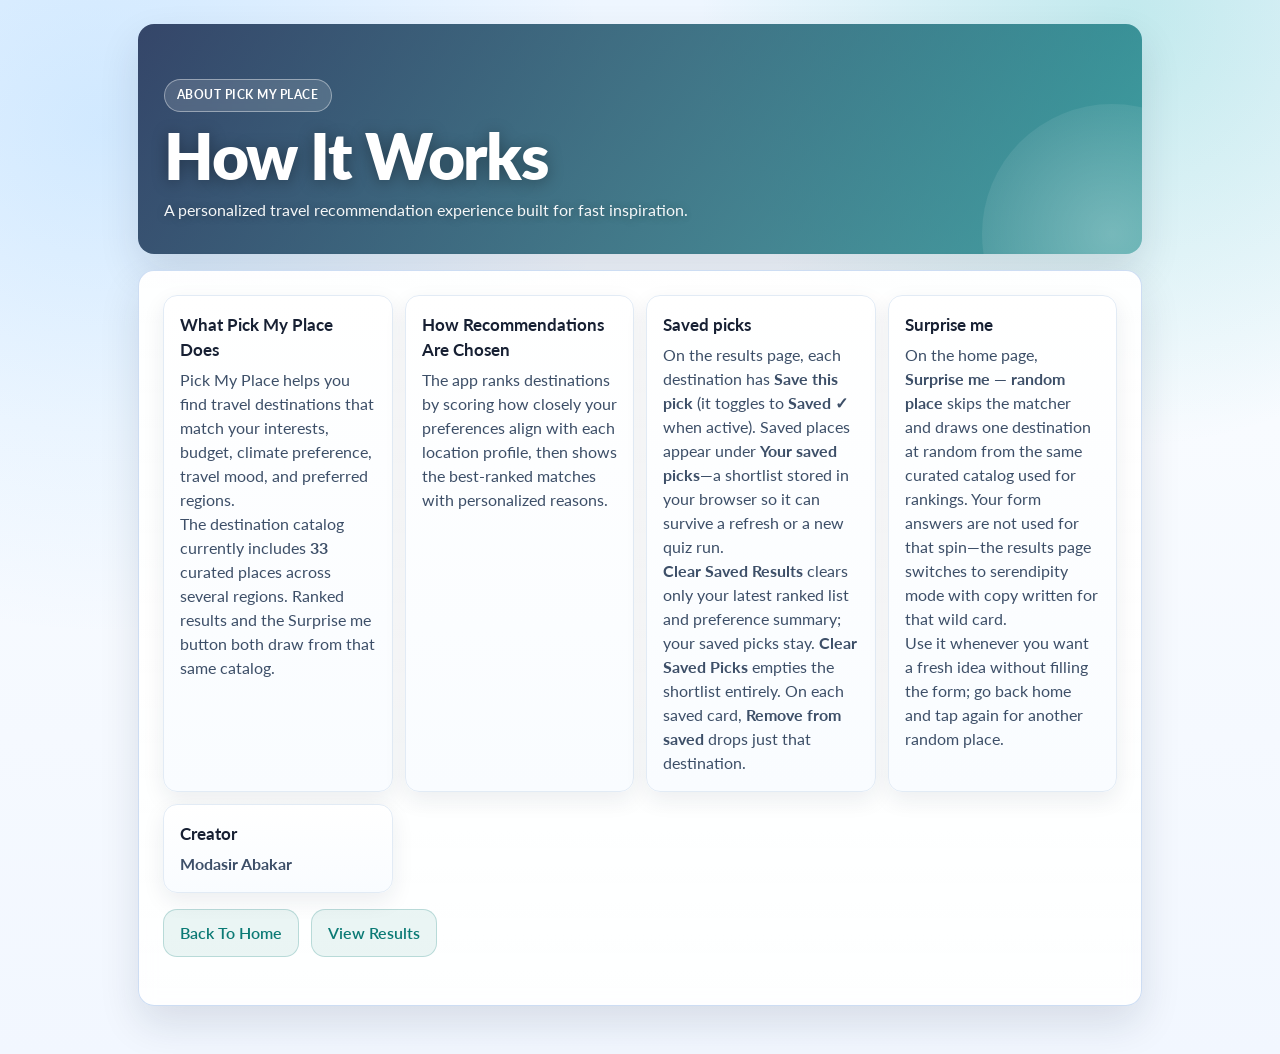
==== about.html @ a4edce97 "Initial commit: Pick My Place travel website" ====
<!doctype html>
<html lang="en">
  <head>
    <meta charset="UTF-8" />
    <meta name="viewport" content="width=device-width, initial-scale=1.0" />
    <title>Pick My Place - About</title>
    <meta
      name="description"
      content="How Pick My Place works: preference scoring, a curated destination catalog, saved picks, Surprise me random mode, and creator credit."
    />
    <link rel="icon" href="favicon.svg" type="image/svg+xml" />
    <meta property="og:title" content="Pick My Place — About" />
    <meta
      property="og:description"
      content="Learn how the travel matcher scores destinations, uses saved picks, and offers a random Surprise me draw."
    />
    <meta property="og:type" content="website" />
    <!-- Deploy: replace __PICKMYPLACE_SITE__ with your public origin. No trailing slash. See DEPLOY.md -->
    <link rel="canonical" href="__PICKMYPLACE_SITE__/about.html" />
    <meta property="og:url" content="__PICKMYPLACE_SITE__/about.html" />
    <meta property="og:image" content="__PICKMYPLACE_SITE__/favicon.svg" />
    <meta property="og:image:alt" content="Pick My Place about" />
    <meta name="twitter:card" content="summary" />
    <meta name="twitter:image" content="__PICKMYPLACE_SITE__/favicon.svg" />
    <meta name="twitter:title" content="Pick My Place — About" />
    <meta
      name="twitter:description"
      content="Learn how the travel matcher scores destinations, saved picks, and Surprise me."
    />
    <meta name="theme-color" content="#0b7a75" />
    <link rel="preconnect" href="https://fonts.googleapis.com" />
    <link rel="preconnect" href="https://fonts.gstatic.com" crossorigin />
    <link
      href="https://fonts.googleapis.com/css2?family=Lato:wght@400;700&display=swap"
      rel="stylesheet"
    />
    <link rel="stylesheet" href="styles.css" />
  </head>
  <body class="about-page">
    <main class="app-shell">
      <header class="app-header">
        <span class="hero-chip">About Pick My Place</span>
        <h1>How It Works</h1>
        <p>A personalized travel recommendation experience built for fast inspiration.</p>
      </header>

      <section class="panel results-panel">
        <div class="about-grid">
          <article class="about-card">
            <h2>What Pick My Place Does</h2>
            <p>
              Pick My Place helps you find travel destinations that match your interests, budget,
              climate preference, travel mood, and preferred regions.
            </p>
            <p>
              The destination catalog currently includes <strong>33</strong> curated places across
              several regions. Ranked results and the Surprise me button both draw from that same
              catalog.
            </p>
          </article>

          <article class="about-card">
            <h2>How Recommendations Are Chosen</h2>
            <p>
              The app ranks destinations by scoring how closely your preferences align with each
              location profile, then shows the best-ranked matches with personalized reasons.
            </p>
          </article>

          <article class="about-card">
            <h2>Saved picks</h2>
            <p>
              On the results page, each destination has <strong>Save this pick</strong> (it toggles
              to <strong>Saved ✓</strong> when active). Saved places appear under
              <strong>Your saved picks</strong>—a shortlist stored in your browser so it can survive
              a refresh or a new quiz run.
            </p>
            <p>
              <strong>Clear Saved Results</strong> clears only your latest ranked list and
              preference summary; your saved picks stay. <strong>Clear Saved Picks</strong> empties
              the shortlist entirely. On each saved card, <strong>Remove from saved</strong> drops
              just that destination.
            </p>
          </article>

          <article class="about-card">
            <h2>Surprise me</h2>
            <p>
              On the home page, <strong>Surprise me — random place</strong> skips the matcher and
              draws one destination at random from the same curated catalog used for rankings. Your
              form answers are not used for that spin—the results page switches to serendipity mode
              with copy written for that wild card.
            </p>
            <p>
              Use it whenever you want a fresh idea without filling the form; go back home and tap
              again for another random place.
            </p>
          </article>

          <article class="about-card">
            <h2>Creator</h2>
            <p><strong>Modasir Abakar</strong></p>
          </article>
        </div>

        <div class="action-row">
          <a class="action-link" href="index.html">Back To Home</a>
          <a class="action-link" href="results.html">View Results</a>
        </div>
      </section>
    </main>
  </body>
</html>
---- styles.css ----
:root {
  color-scheme: light;
  --bg: #f3f8ff;
  --panel: rgba(255, 255, 255, 0.92);
  --text: #172033;
  --muted: #5f6d84;
  --border: rgba(255, 255, 255, 0.5);
  --accent: #0b7a75;
  --accent-strong: #095f5a;
  --shadow: 0 18px 40px rgba(16, 31, 61, 0.12);
  --shadow-soft: 0 8px 22px rgba(20, 38, 70, 0.08);
  --radius-sm: 10px;
  --radius-md: 14px;
  --radius-lg: 16px;
  --space-1: 8px;
  --space-2: 12px;
  --space-3: 16px;
  --space-4: 24px;
  --measure: min(62ch, 100%);
}

* {
  box-sizing: border-box;
}

body {
  margin: 0;
  font-family: Lato, "Segoe UI", Roboto, Arial, sans-serif;
  color: var(--text);
  background:
    radial-gradient(circle at 8% 12%, rgba(26, 149, 255, 0.15) 0, transparent 34%),
    radial-gradient(circle at 88% 2%, rgba(14, 182, 165, 0.2) 0, transparent 28%),
    linear-gradient(180deg, #eef6ff 0%, #f8fbff 40%, #f2f7ff 100%);
  line-height: 1.5;
  min-height: 100vh;
  -webkit-font-smoothing: antialiased;
}

.app-shell {
  max-width: 1040px;
  margin: 0 auto;
  padding: var(--space-4) 18px 48px;
  display: grid;
  gap: var(--space-3);
}

.app-header {
  position: relative;
  border-radius: var(--radius-lg);
  overflow: hidden;
  padding: 32px 26px;
  min-height: 210px;
  display: flex;
  flex-direction: column;
  justify-content: flex-end;
  background:
    linear-gradient(130deg, rgba(8, 35, 75, 0.8), rgba(13, 109, 129, 0.72)),
    url("https://images.unsplash.com/photo-1476514525535-07fb3b4ae5f1?auto=format&fit=crop&w=1600&q=80")
      center / cover no-repeat;
  box-shadow: var(--shadow);
  animation: heroGlow 7s ease-in-out infinite alternate;
}

.app-header::before {
  content: "";
  position: absolute;
  inset: auto -100px -110px auto;
  width: 260px;
  height: 260px;
  border-radius: 50%;
  background: radial-gradient(circle, rgba(255, 255, 255, 0.28), rgba(255, 255, 255, 0));
  pointer-events: none;
}

.hero-chip {
  align-self: flex-start;
  margin-bottom: 10px;
  padding: 6px 12px;
  border-radius: 999px;
  border: 1px solid rgba(255, 255, 255, 0.4);
  background: rgba(255, 255, 255, 0.14);
  color: #fff;
  font-size: 0.78rem;
  letter-spacing: 0.04em;
  text-transform: uppercase;
  font-weight: 700;
  backdrop-filter: blur(4px);
  animation: chipFloat 4s ease-in-out infinite;
}

.app-header h1 {
  margin: 0 0 var(--space-1);
  color: #fff;
  font-size: clamp(2.5rem, 6vw, 4rem);
  font-weight: 800;
  letter-spacing: -0.02em;
  line-height: 1.08;
  text-shadow: 0 2px 16px rgba(0, 0, 0, 0.35);
}

.app-header p {
  margin: 0;
  color: rgba(255, 255, 255, 0.95);
  max-width: var(--measure);
  font-size: 1.02rem;
  line-height: 1.45;
  text-shadow: 0 1px 10px rgba(0, 0, 0, 0.28);
}

.results-page .app-header {
  min-height: 240px;
  background:
    linear-gradient(125deg, rgba(19, 33, 68, 0.84), rgba(25, 120, 143, 0.74)),
    url("https://images.unsplash.com/photo-1469854523086-cc02fe5d8800?auto=format&fit=crop&w=1600&q=80")
      center 45% / cover no-repeat;
}

.results-page .app-header p {
  color: rgba(255, 255, 255, 0.96);
}

.about-page .app-header {
  min-height: 230px;
  background:
    linear-gradient(125deg, rgba(22, 38, 76, 0.84), rgba(7, 129, 130, 0.72)),
    url("https://images.unsplash.com/photo-1488646953014-85cb44e25828?auto=format&fit=crop&w=1600&q=80")
      center / cover no-repeat;
}

.panel {
  background: var(--panel);
  border: 1px solid var(--border);
  border-radius: var(--radius-lg);
  backdrop-filter: blur(8px);
  box-shadow: var(--shadow);
  padding: 20px;
}

.results-panel {
  background: linear-gradient(180deg, rgba(255, 255, 255, 0.96), rgba(255, 255, 255, 0.88));
  border: 1px solid rgba(197, 216, 241, 0.85);
  padding: var(--space-4);
  border-radius: var(--radius-lg);
}

.vacay-form {
  display: grid;
  gap: var(--space-3);
}

.form-actions {
  display: flex;
  flex-wrap: wrap;
  gap: 12px;
  align-items: stretch;
  margin-top: 4px;
}

.form-actions button[type="submit"] {
  flex: 1 1 220px;
}

.form-actions .btn-secondary {
  flex: 1 1 200px;
}

.form-actions button {
  margin-top: 0;
}

.form-grid {
  display: grid;
  grid-template-columns: repeat(auto-fit, minmax(290px, 1fr));
  gap: var(--space-2);
}

.form-card {
  background: linear-gradient(180deg, rgba(255, 255, 255, 0.95), rgba(245, 250, 255, 0.95));
  border: 1px solid #dce7f7;
  border-radius: var(--radius-md);
  padding: var(--space-3);
  box-shadow: var(--shadow-soft);
  transition: transform 0.18s ease, box-shadow 0.18s ease, border-color 0.18s ease;
}

.form-card:hover {
  transform: translateY(-2px);
  border-color: #c7daf3;
  box-shadow: 0 12px 24px rgba(20, 38, 70, 0.1);
}

.form-card:focus-within {
  border-color: #5b9dff;
  box-shadow: 0 0 0 4px rgba(91, 157, 255, 0.15), 0 14px 26px rgba(20, 38, 70, 0.12);
}

.form-card-wide {
  grid-column: 1 / -1;
}

.form-card label {
  display: block;
  margin-bottom: 7px;
}

.field-hint {
  margin: 0 0 var(--space-1);
  color: #6a7a94;
  font-size: 0.8125rem;
  line-height: 1.45;
  max-width: var(--measure);
}

.vibe-preview {
  position: relative;
  overflow: hidden;
  border-radius: var(--radius-md);
  border: 1px solid #d5e5ff;
  padding: var(--space-3) var(--space-3) 14px;
  background: linear-gradient(135deg, rgba(238, 247, 255, 0.95), rgba(229, 242, 255, 0.95));
  box-shadow: var(--shadow-soft);
}

.vibe-preview::after {
  content: "";
  position: absolute;
  inset: auto -18% -35% auto;
  width: 170px;
  height: 170px;
  border-radius: 50%;
  background: radial-gradient(circle, rgba(77, 149, 255, 0.25), rgba(77, 149, 255, 0));
  pointer-events: none;
}

.vibe-preview.is-pulse {
  animation: previewPulse 0.55s ease-out;
}

.vibe-kicker {
  margin: 0 0 4px;
  text-transform: uppercase;
  letter-spacing: 0.05em;
  font-size: 0.72rem;
  font-weight: 700;
  color: #2b6bc7;
}

.vibe-preview h3 {
  margin: 0 0 6px;
  font-size: 1.08rem;
  font-weight: 700;
  letter-spacing: -0.01em;
  color: #1a3050;
}

.vibe-preview p {
  margin: 0;
  color: #466085;
  line-height: 1.5;
  max-width: var(--measure);
}

label {
  font-size: 0.92rem;
  font-weight: 600;
}

input,
textarea,
select,
button {
  font: inherit;
}

input,
textarea,
select {
  width: 100%;
  border: 1px solid #cedcef;
  border-radius: var(--radius-sm);
  padding: 12px 16px;
  color: var(--text);
  background: linear-gradient(180deg, #ffffff, #f8fbff);
  box-shadow: inset 0 1px 2px rgba(16, 31, 61, 0.04);
  transition:
    transform 0.16s ease,
    border-color 0.2s ease,
    box-shadow 0.2s ease,
    background-color 0.2s ease;
}

textarea {
  resize: vertical;
  min-height: 94px;
}

::placeholder {
  color: #7d8ea8;
}

select {
  appearance: none;
  background-image:
    linear-gradient(180deg, #ffffff, #f8fbff),
    url("data:image/svg+xml,%3Csvg xmlns='http://www.w3.org/2000/svg' width='16' height='16' fill='none'%3E%3Cpath d='m4 6 4 4 4-4' stroke='%235f6d84' stroke-width='1.7' stroke-linecap='round' stroke-linejoin='round'/%3E%3C/svg%3E");
  background-repeat: no-repeat, no-repeat;
  background-position: 0 0, right 14px center;
  padding-right: 42px;
}

input:focus,
textarea:focus,
select:focus {
  outline: none;
  transform: translateY(-1px);
  border-color: #4d95ff;
  box-shadow: 0 0 0 4px rgba(77, 149, 255, 0.18), 0 10px 18px rgba(49, 99, 170, 0.14);
  background: #ffffff;
}

input:focus-visible,
textarea:focus-visible,
select:focus-visible {
  outline: 2px solid #2b6bc7;
  outline-offset: 2px;
}

button {
  margin-top: 6px;
  border: none;
  border-radius: var(--radius-md);
  background: linear-gradient(135deg, #0a8f89, #0c7aef);
  color: #fff;
  padding: 13px 18px;
  cursor: pointer;
  font-weight: 800;
  letter-spacing: 0.01em;
  box-shadow: 0 12px 24px rgba(12, 122, 239, 0.26);
  transition:
    transform 0.18s ease,
    box-shadow 0.18s ease,
    filter 0.18s ease;
  position: relative;
  overflow: hidden;
}

button::after {
  content: "";
  position: absolute;
  inset: 0;
  background: linear-gradient(120deg, transparent 15%, rgba(255, 255, 255, 0.26), transparent 55%);
  transform: translateX(-130%);
  transition: transform 0.45s ease;
}

button:hover {
  transform: translateY(-2px) scale(1.01);
  box-shadow: 0 16px 30px rgba(12, 122, 239, 0.3);
  filter: brightness(1.06);
}

button:hover::after {
  transform: translateX(130%);
}

button:disabled {
  opacity: 0.75;
  cursor: not-allowed;
  transform: none;
}

button:focus-visible,
.btn-secondary:focus-visible,
.action-link:focus-visible {
  outline: 2px solid #2b6bc7;
  outline-offset: 3px;
}

button:focus-visible:not(:disabled) {
  outline-color: #fff;
  outline-offset: 2px;
  box-shadow:
    0 0 0 3px rgba(11, 122, 117, 0.55),
    0 12px 24px rgba(12, 122, 239, 0.26);
}

.btn-secondary:focus-visible {
  outline-color: var(--accent);
  background: rgba(11, 122, 117, 0.08);
}

.results-header {
  margin-bottom: var(--space-2);
}

.results-header h2 {
  margin: 0 0 6px;
  font-size: 1.42rem;
  font-weight: 800;
  letter-spacing: -0.02em;
  color: #141d2e;
}

.pref-summary {
  margin: 0 0 var(--space-2);
  color: #466085;
  font-size: 0.9rem;
  line-height: 1.5;
  max-width: var(--measure);
}

.gentle-notes {
  margin: 0 0 var(--space-2);
  padding: var(--space-2) var(--space-3);
  border-radius: var(--radius-md);
  border: 1px solid #c9dcf5;
  background: linear-gradient(180deg, rgba(248, 251, 255, 0.98), rgba(236, 244, 255, 0.92));
  max-width: var(--measure);
}

.gentle-notes-list {
  margin: 0;
  padding-left: 1.15rem;
  color: #3d4f68;
  font-size: 0.88rem;
  line-height: 1.5;
}

.gentle-notes-list li {
  margin-bottom: 6px;
}

.gentle-notes-list li:last-child {
  margin-bottom: 0;
}

.match-tier {
  margin: 0 0 8px;
  font-size: 0.75rem;
  font-weight: 800;
  letter-spacing: 0.06em;
  text-transform: uppercase;
  color: #067a73;
}

.highlight-list {
  margin: 10px 0 0;
  padding-left: 1.1rem;
  color: #3d4f68;
  font-size: 0.88rem;
  line-height: 1.45;
}

.highlight-list li {
  margin-bottom: 4px;
}

#statusText {
  margin: var(--space-2) 0 0;
  color: var(--muted);
  font-size: 0.9rem;
  min-height: 1.35rem;
  line-height: 1.45;
}

.action-row {
  display: flex;
  flex-wrap: wrap;
  gap: var(--space-2);
  margin-bottom: var(--space-4);
  align-items: center;
}

.btn-secondary {
  margin-top: 0;
  border-radius: var(--radius-md);
  padding: 11px 16px;
  font-weight: 600;
  background: rgba(23, 32, 51, 0.06);
  color: #172033;
  border: 1px solid #ccd9ed;
  box-shadow: none;
  transition: background-color 0.18s ease, border-color 0.18s ease, transform 0.18s ease;
}

.btn-secondary:hover {
  filter: none;
  background: rgba(23, 32, 51, 0.1);
  border-color: #b8c9e8;
  transform: translateY(-1px);
}

.btn-secondary::after {
  display: none;
}

.saved-picks-panel {
  margin-bottom: var(--space-4);
  padding: var(--space-3);
  border-radius: var(--radius-md);
  border: 1px solid rgba(213, 229, 255, 0.95);
  background: linear-gradient(180deg, rgba(244, 249, 255, 0.98), rgba(255, 255, 255, 0.92));
  box-shadow: var(--shadow-soft);
}

.saved-picks-panel h3 {
  margin: 0 0 var(--space-1);
  font-size: 1.1rem;
  font-weight: 800;
  letter-spacing: -0.01em;
  color: #141d2e;
}

.saved-picks-hint {
  margin: 0 0 var(--space-2);
  color: #5f6d84;
  font-size: 0.875rem;
  line-height: 1.5;
  max-width: var(--measure);
}

.saved-picks-grid {
  display: grid;
  gap: 12px;
  grid-template-columns: repeat(auto-fill, minmax(240px, 1fr));
}

.saved-picks-grid .card {
  margin: 0;
}

.saved-picks-empty-state {
  grid-column: 1 / -1;
  display: flex;
  flex-direction: column;
  align-items: center;
  text-align: center;
  padding: var(--space-4) var(--space-3);
  border-radius: var(--radius-md);
  border: 1px dashed rgba(11, 122, 117, 0.32);
  background:
    radial-gradient(ellipse 85% 70% at 50% -10%, rgba(11, 122, 117, 0.09), transparent 52%),
    linear-gradient(180deg, rgba(255, 255, 255, 0.98), rgba(241, 248, 255, 0.88));
}

.saved-picks-empty-visual {
  margin-bottom: var(--space-2);
  color: var(--accent);
  filter: drop-shadow(0 4px 12px rgba(11, 122, 117, 0.2));
}

.saved-picks-empty-title {
  margin: 0 0 var(--space-1);
  font-size: 1.08rem;
  font-weight: 800;
  letter-spacing: -0.02em;
  color: #141d2e;
}

.saved-picks-empty-text {
  margin: 0 0 var(--space-3);
  font-size: 0.92rem;
  line-height: 1.55;
  color: #5f6d84;
  max-width: 28rem;
}

.saved-picks-empty-text strong {
  color: #2a3d5c;
  font-weight: 700;
}

.saved-picks-empty-cta {
  margin-top: 2px;
}

.results-subheading {
  margin: var(--space-4) 0 var(--space-2);
  padding-top: var(--space-4);
  border-top: 1px solid rgba(197, 216, 241, 0.85);
  font-size: 1.08rem;
  font-weight: 800;
  letter-spacing: -0.01em;
  color: #141d2e;
}

.card-actions {
  margin-top: 12px;
  display: flex;
  flex-wrap: wrap;
  gap: 8px;
  align-items: center;
}

.save-pick-btn {
  margin-top: 0;
  padding: 8px 14px;
  font-size: 0.88rem;
  font-weight: 700;
  border-radius: 10px;
  box-shadow: 0 6px 14px rgba(12, 122, 239, 0.18);
}

.save-pick-btn.is-saved {
  background: linear-gradient(135deg, #0d6b66, #0a9f97);
}

.save-pick-btn::after {
  display: none;
}

.card-actions .btn-secondary {
  margin-top: 0;
  font-size: 0.86rem;
}

.action-link {
  display: inline-flex;
  align-items: center;
  justify-content: center;
  border-radius: var(--radius-md);
  text-decoration: none;
  padding: 11px 16px;
  color: #0b7a75;
  background: rgba(11, 122, 117, 0.08);
  border: 1px solid rgba(11, 122, 117, 0.22);
  font-weight: 600;
  transition: transform 0.18s ease, background-color 0.18s ease, border-color 0.18s ease;
}

.action-link:hover {
  background: rgba(11, 122, 117, 0.14);
  transform: translateY(-1px);
}

.about-grid {
  display: grid;
  gap: 12px;
  margin-bottom: 16px;
  grid-template-columns: repeat(auto-fit, minmax(220px, 1fr));
}

.about-card {
  border: 1px solid #e2ebf5;
  border-radius: var(--radius-md);
  background: linear-gradient(180deg, #ffffff, #f9fcff);
  padding: var(--space-3);
  box-shadow: var(--shadow-soft);
  transition: border-color 0.18s ease, box-shadow 0.18s ease;
}

.about-card:hover {
  border-color: #cddcf0;
  box-shadow: 0 10px 26px rgba(20, 38, 70, 0.09);
}

.about-card h2 {
  margin: 0 0 6px;
  font-size: 1.05rem;
}

.about-card p {
  margin: 0;
  color: #3d4f68;
}

.results-grid {
  display: grid;
  gap: var(--space-3);
  grid-template-columns: repeat(auto-fit, minmax(260px, 1fr));
}

.card {
  border: 1px solid #e2ebf5;
  border-radius: var(--radius-lg);
  padding: var(--space-3);
  background: linear-gradient(180deg, #ffffff, #fafcff);
  box-shadow: var(--shadow-soft);
  transition: transform 0.2s ease, box-shadow 0.2s ease, border-color 0.2s ease;
}

.card:hover {
  transform: translateY(-3px);
  border-color: #cddcf0;
  box-shadow: 0 14px 32px rgba(20, 38, 70, 0.11);
}

.card-image {
  width: 100%;
  height: 188px;
  object-fit: cover;
  display: block;
  border-radius: var(--radius-md);
  margin-bottom: var(--space-2);
  background: #eef2f7;
}

.card-top {
  display: flex;
  align-items: flex-start;
  justify-content: space-between;
  gap: var(--space-2);
}

.card h3 {
  margin: 0 0 6px;
  font-size: 1.08rem;
  font-weight: 700;
  letter-spacing: -0.015em;
  line-height: 1.25;
  color: #141d2e;
}

.rank {
  flex-shrink: 0;
  color: #067a73;
  font-size: 0.78rem;
  font-weight: 800;
  letter-spacing: 0.04em;
  text-transform: uppercase;
  background: linear-gradient(180deg, rgba(10, 139, 132, 0.14), rgba(10, 139, 132, 0.08));
  border: 1px solid rgba(10, 139, 132, 0.28);
  border-radius: 999px;
  padding: 5px 10px;
}

.reason {
  margin: 0;
  color: #3d4f68;
  line-height: 1.55;
  font-size: 0.94rem;
}

.empty-state {
  border: 1px dashed #ccd9ed;
  border-radius: var(--radius-md);
  padding: var(--space-4);
  color: var(--muted);
  text-align: center;
  line-height: 1.55;
  background: rgba(255, 255, 255, 0.78);
  max-width: var(--measure);
  margin-inline: auto;
}

@media (max-width: 700px) {
  .app-header {
    min-height: 180px;
    padding: 22px 18px;
  }

  .results-page .app-header {
    min-height: 190px;
  }

  .results-grid {
    grid-template-columns: 1fr;
  }

  .form-grid {
    grid-template-columns: 1fr;
  }
}

@keyframes previewPulse {
  0% {
    transform: scale(1);
  }
  50% {
    transform: scale(1.01);
  }
  100% {
    transform: scale(1);
  }
}

@keyframes chipFloat {
  0%,
  100% {
    transform: translateY(0);
  }
  50% {
    transform: translateY(-2px);
  }
}

@keyframes heroGlow {
  0% {
    box-shadow: 0 20px 42px rgba(16, 31, 61, 0.14);
  }
  100% {
    box-shadow: 0 24px 50px rgba(16, 31, 61, 0.2);
  }
}

@media (prefers-reduced-motion: reduce) {
  .app-header,
  .hero-chip {
    animation: none;
  }

  .vibe-preview.is-pulse {
    animation: none;
  }

  .card,
  .form-card,
  .action-link,
  button,
  .btn-secondary {
    transition-duration: 0.01ms;
  }

  .card:hover,
  .form-card:hover,
  button:hover,
  .btn-secondary:hover,
  .action-link:hover {
    transform: none;
  }
}
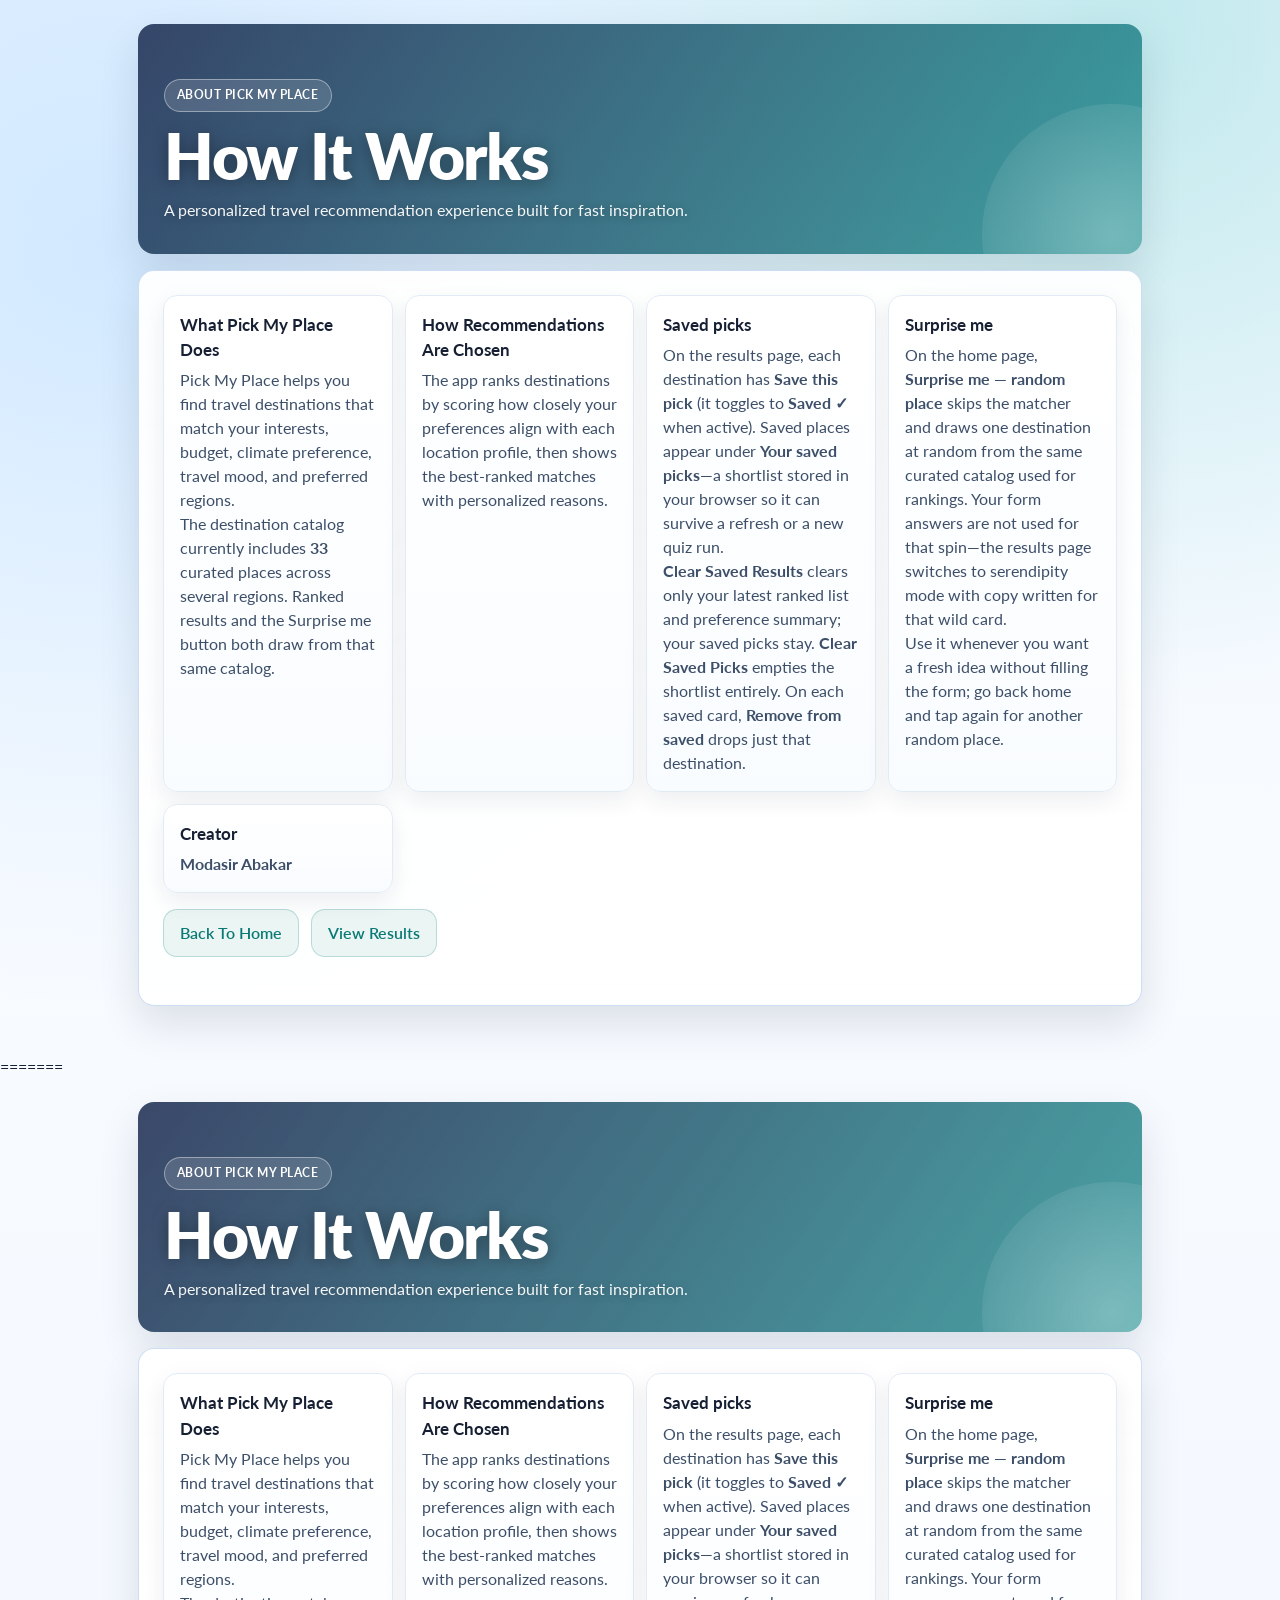
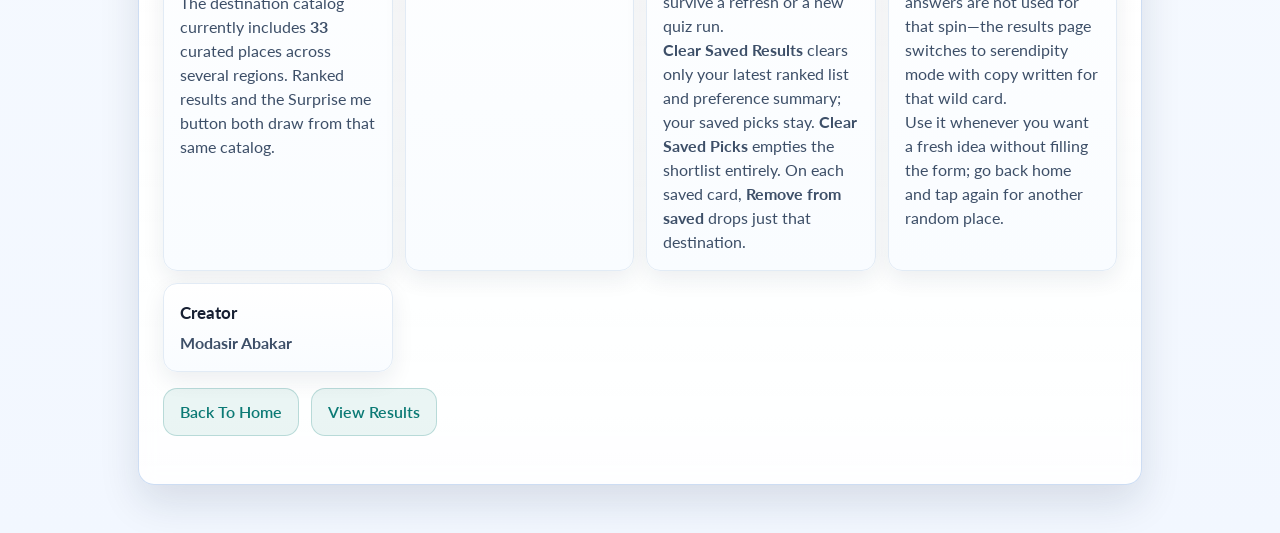
==== commit bda4c00a: "Resolve merge conflicts" ====
--- a/about.html
+++ b/about.html
@@ -1,3 +1,117 @@
+<!doctype html>
+<html lang="en">
+  <head>
+    <meta charset="UTF-8" />
+    <meta name="viewport" content="width=device-width, initial-scale=1.0" />
+    <title>Pick My Place - About</title>
+    <meta
+      name="description"
+      content="How Pick My Place works: preference scoring, a curated destination catalog, saved picks, Surprise me random mode, and creator credit."
+    />
+    <link rel="icon" href="favicon.svg" type="image/svg+xml" />
+    <meta property="og:title" content="Pick My Place — About" />
+    <meta
+      property="og:description"
+      content="Learn how the travel matcher scores destinations, uses saved picks, and offers a random Surprise me draw."
+    />
+    <meta property="og:type" content="website" />
+    <!-- Deploy: replace https://modasirabakar.github.io/Pick-My-Place with your public origin. No trailing slash. See DEPLOY.md -->
+    <link rel="canonical" href="https://modasirabakar.github.io/Pick-My-Place/about.html" />
+    <meta property="og:url" content="https://modasirabakar.github.io/Pick-My-Place/about.html" />
+    <meta property="og:image" content="https://modasirabakar.github.io/Pick-My-Place/favicon.svg" />
+    <meta property="og:image:alt" content="Pick My Place about" />
+    <meta name="twitter:card" content="summary" />
+    <meta name="twitter:image" content="https://modasirabakar.github.io/Pick-My-Place/favicon.svg" />
+    <meta name="twitter:title" content="Pick My Place — About" />
+    <meta
+      name="twitter:description"
+      content="Learn how the travel matcher scores destinations, saved picks, and Surprise me."
+    />
+    <meta name="theme-color" content="#0b7a75" />
+    <link rel="preconnect" href="https://fonts.googleapis.com" />
+    <link rel="preconnect" href="https://fonts.gstatic.com" crossorigin />
+    <link
+      href="https://fonts.googleapis.com/css2?family=Lato:wght@400;700&display=swap"
+      rel="stylesheet"
+    />
+    <link rel="stylesheet" href="styles.css" />
+  </head>
+  <body class="about-page">
+    <main class="app-shell">
+      <header class="app-header">
+        <span class="hero-chip">About Pick My Place</span>
+        <h1>How It Works</h1>
+        <p>A personalized travel recommendation experience built for fast inspiration.</p>
+      </header>
+
+      <section class="panel results-panel">
+        <div class="about-grid">
+          <article class="about-card">
+            <h2>What Pick My Place Does</h2>
+            <p>
+              Pick My Place helps you find travel destinations that match your interests, budget,
+              climate preference, travel mood, and preferred regions.
+            </p>
+            <p>
+              The destination catalog currently includes <strong>33</strong> curated places across
+              several regions. Ranked results and the Surprise me button both draw from that same
+              catalog.
+            </p>
+          </article>
+
+          <article class="about-card">
+            <h2>How Recommendations Are Chosen</h2>
+            <p>
+              The app ranks destinations by scoring how closely your preferences align with each
+              location profile, then shows the best-ranked matches with personalized reasons.
+            </p>
+          </article>
+
+          <article class="about-card">
+            <h2>Saved picks</h2>
+            <p>
+              On the results page, each destination has <strong>Save this pick</strong> (it toggles
+              to <strong>Saved ✓</strong> when active). Saved places appear under
+              <strong>Your saved picks</strong>—a shortlist stored in your browser so it can survive
+              a refresh or a new quiz run.
+            </p>
+            <p>
+              <strong>Clear Saved Results</strong> clears only your latest ranked list and
+              preference summary; your saved picks stay. <strong>Clear Saved Picks</strong> empties
+              the shortlist entirely. On each saved card, <strong>Remove from saved</strong> drops
+              just that destination.
+            </p>
+          </article>
+
+          <article class="about-card">
+            <h2>Surprise me</h2>
+            <p>
+              On the home page, <strong>Surprise me — random place</strong> skips the matcher and
+              draws one destination at random from the same curated catalog used for rankings. Your
+              form answers are not used for that spin—the results page switches to serendipity mode
+              with copy written for that wild card.
+            </p>
+            <p>
+              Use it whenever you want a fresh idea without filling the form; go back home and tap
+              again for another random place.
+            </p>
+          </article>
+
+          <article class="about-card">
+            <h2>Creator</h2>
+            <p><strong>Modasir Abakar</strong></p>
+          </article>
+        </div>
+
+        <div class="action-row">
+          <a class="action-link" href="index.html">Back To Home</a>
+          <a class="action-link" href="results.html">View Results</a>
+        </div>
+      </section>
+    </main>
+  </body>
+</html>
+=======
 <!doctype html>
 <html lang="en">
   <head>
--- a/styles.css
+++ b/styles.css
@@ -819,3 +819,825 @@
     transform: none;
   }
 }
+=======
+:root {
+  color-scheme: light;
+  --bg: #f3f8ff;
+  --panel: rgba(255, 255, 255, 0.92);
+  --text: #172033;
+  --muted: #5f6d84;
+  --border: rgba(255, 255, 255, 0.5);
+  --accent: #0b7a75;
+  --accent-strong: #095f5a;
+  --shadow: 0 18px 40px rgba(16, 31, 61, 0.12);
+  --shadow-soft: 0 8px 22px rgba(20, 38, 70, 0.08);
+  --radius-sm: 10px;
+  --radius-md: 14px;
+  --radius-lg: 16px;
+  --space-1: 8px;
+  --space-2: 12px;
+  --space-3: 16px;
+  --space-4: 24px;
+  --measure: min(62ch, 100%);
+}
+
+* {
+  box-sizing: border-box;
+}
+
+body {
+  margin: 0;
+  font-family: Lato, "Segoe UI", Roboto, Arial, sans-serif;
+  color: var(--text);
+  background:
+    radial-gradient(circle at 8% 12%, rgba(26, 149, 255, 0.15) 0, transparent 34%),
+    radial-gradient(circle at 88% 2%, rgba(14, 182, 165, 0.2) 0, transparent 28%),
+    linear-gradient(180deg, #eef6ff 0%, #f8fbff 40%, #f2f7ff 100%);
+  line-height: 1.5;
+  min-height: 100vh;
+  -webkit-font-smoothing: antialiased;
+}
+
+.app-shell {
+  max-width: 1040px;
+  margin: 0 auto;
+  padding: var(--space-4) 18px 48px;
+  display: grid;
+  gap: var(--space-3);
+}
+
+.app-header {
+  position: relative;
+  border-radius: var(--radius-lg);
+  overflow: hidden;
+  padding: 32px 26px;
+  min-height: 210px;
+  display: flex;
+  flex-direction: column;
+  justify-content: flex-end;
+  background:
+    linear-gradient(130deg, rgba(8, 35, 75, 0.8), rgba(13, 109, 129, 0.72)),
+    url("https://images.unsplash.com/photo-1476514525535-07fb3b4ae5f1?auto=format&fit=crop&w=1600&q=80")
+      center / cover no-repeat;
+  box-shadow: var(--shadow);
+  animation: heroGlow 7s ease-in-out infinite alternate;
+}
+
+.app-header::before {
+  content: "";
+  position: absolute;
+  inset: auto -100px -110px auto;
+  width: 260px;
+  height: 260px;
+  border-radius: 50%;
+  background: radial-gradient(circle, rgba(255, 255, 255, 0.28), rgba(255, 255, 255, 0));
+  pointer-events: none;
+}
+
+.hero-chip {
+  align-self: flex-start;
+  margin-bottom: 10px;
+  padding: 6px 12px;
+  border-radius: 999px;
+  border: 1px solid rgba(255, 255, 255, 0.4);
+  background: rgba(255, 255, 255, 0.14);
+  color: #fff;
+  font-size: 0.78rem;
+  letter-spacing: 0.04em;
+  text-transform: uppercase;
+  font-weight: 700;
+  backdrop-filter: blur(4px);
+  animation: chipFloat 4s ease-in-out infinite;
+}
+
+.app-header h1 {
+  margin: 0 0 var(--space-1);
+  color: #fff;
+  font-size: clamp(2.5rem, 6vw, 4rem);
+  font-weight: 800;
+  letter-spacing: -0.02em;
+  line-height: 1.08;
+  text-shadow: 0 2px 16px rgba(0, 0, 0, 0.35);
+}
+
+.app-header p {
+  margin: 0;
+  color: rgba(255, 255, 255, 0.95);
+  max-width: var(--measure);
+  font-size: 1.02rem;
+  line-height: 1.45;
+  text-shadow: 0 1px 10px rgba(0, 0, 0, 0.28);
+}
+
+.results-page .app-header {
+  min-height: 240px;
+  background:
+    linear-gradient(125deg, rgba(19, 33, 68, 0.84), rgba(25, 120, 143, 0.74)),
+    url("https://images.unsplash.com/photo-1469854523086-cc02fe5d8800?auto=format&fit=crop&w=1600&q=80")
+      center 45% / cover no-repeat;
+}
+
+.results-page .app-header p {
+  color: rgba(255, 255, 255, 0.96);
+}
+
+.about-page .app-header {
+  min-height: 230px;
+  background:
+    linear-gradient(125deg, rgba(22, 38, 76, 0.84), rgba(7, 129, 130, 0.72)),
+    url("https://images.unsplash.com/photo-1488646953014-85cb44e25828?auto=format&fit=crop&w=1600&q=80")
+      center / cover no-repeat;
+}
+
+.panel {
+  background: var(--panel);
+  border: 1px solid var(--border);
+  border-radius: var(--radius-lg);
+  backdrop-filter: blur(8px);
+  box-shadow: var(--shadow);
+  padding: 20px;
+}
+
+.results-panel {
+  background: linear-gradient(180deg, rgba(255, 255, 255, 0.96), rgba(255, 255, 255, 0.88));
+  border: 1px solid rgba(197, 216, 241, 0.85);
+  padding: var(--space-4);
+  border-radius: var(--radius-lg);
+}
+
+.vacay-form {
+  display: grid;
+  gap: var(--space-3);
+}
+
+.form-actions {
+  display: flex;
+  flex-wrap: wrap;
+  gap: 12px;
+  align-items: stretch;
+  margin-top: 4px;
+}
+
+.form-actions button[type="submit"] {
+  flex: 1 1 220px;
+}
+
+.form-actions .btn-secondary {
+  flex: 1 1 200px;
+}
+
+.form-actions button {
+  margin-top: 0;
+}
+
+.form-grid {
+  display: grid;
+  grid-template-columns: repeat(auto-fit, minmax(290px, 1fr));
+  gap: var(--space-2);
+}
+
+.form-card {
+  background: linear-gradient(180deg, rgba(255, 255, 255, 0.95), rgba(245, 250, 255, 0.95));
+  border: 1px solid #dce7f7;
+  border-radius: var(--radius-md);
+  padding: var(--space-3);
+  box-shadow: var(--shadow-soft);
+  transition: transform 0.18s ease, box-shadow 0.18s ease, border-color 0.18s ease;
+}
+
+.form-card:hover {
+  transform: translateY(-2px);
+  border-color: #c7daf3;
+  box-shadow: 0 12px 24px rgba(20, 38, 70, 0.1);
+}
+
+.form-card:focus-within {
+  border-color: #5b9dff;
+  box-shadow: 0 0 0 4px rgba(91, 157, 255, 0.15), 0 14px 26px rgba(20, 38, 70, 0.12);
+}
+
+.form-card-wide {
+  grid-column: 1 / -1;
+}
+
+.form-card label {
+  display: block;
+  margin-bottom: 7px;
+}
+
+.field-hint {
+  margin: 0 0 var(--space-1);
+  color: #6a7a94;
+  font-size: 0.8125rem;
+  line-height: 1.45;
+  max-width: var(--measure);
+}
+
+.vibe-preview {
+  position: relative;
+  overflow: hidden;
+  border-radius: var(--radius-md);
+  border: 1px solid #d5e5ff;
+  padding: var(--space-3) var(--space-3) 14px;
+  background: linear-gradient(135deg, rgba(238, 247, 255, 0.95), rgba(229, 242, 255, 0.95));
+  box-shadow: var(--shadow-soft);
+}
+
+.vibe-preview::after {
+  content: "";
+  position: absolute;
+  inset: auto -18% -35% auto;
+  width: 170px;
+  height: 170px;
+  border-radius: 50%;
+  background: radial-gradient(circle, rgba(77, 149, 255, 0.25), rgba(77, 149, 255, 0));
+  pointer-events: none;
+}
+
+.vibe-preview.is-pulse {
+  animation: previewPulse 0.55s ease-out;
+}
+
+.vibe-kicker {
+  margin: 0 0 4px;
+  text-transform: uppercase;
+  letter-spacing: 0.05em;
+  font-size: 0.72rem;
+  font-weight: 700;
+  color: #2b6bc7;
+}
+
+.vibe-preview h3 {
+  margin: 0 0 6px;
+  font-size: 1.08rem;
+  font-weight: 700;
+  letter-spacing: -0.01em;
+  color: #1a3050;
+}
+
+.vibe-preview p {
+  margin: 0;
+  color: #466085;
+  line-height: 1.5;
+  max-width: var(--measure);
+}
+
+label {
+  font-size: 0.92rem;
+  font-weight: 600;
+}
+
+input,
+textarea,
+select,
+button {
+  font: inherit;
+}
+
+input,
+textarea,
+select {
+  width: 100%;
+  border: 1px solid #cedcef;
+  border-radius: var(--radius-sm);
+  padding: 12px 16px;
+  color: var(--text);
+  background: linear-gradient(180deg, #ffffff, #f8fbff);
+  box-shadow: inset 0 1px 2px rgba(16, 31, 61, 0.04);
+  transition:
+    transform 0.16s ease,
+    border-color 0.2s ease,
+    box-shadow 0.2s ease,
+    background-color 0.2s ease;
+}
+
+textarea {
+  resize: vertical;
+  min-height: 94px;
+}
+
+::placeholder {
+  color: #7d8ea8;
+}
+
+select {
+  appearance: none;
+  background-image:
+    linear-gradient(180deg, #ffffff, #f8fbff),
+    url("data:image/svg+xml,%3Csvg xmlns='http://www.w3.org/2000/svg' width='16' height='16' fill='none'%3E%3Cpath d='m4 6 4 4 4-4' stroke='%235f6d84' stroke-width='1.7' stroke-linecap='round' stroke-linejoin='round'/%3E%3C/svg%3E");
+  background-repeat: no-repeat, no-repeat;
+  background-position: 0 0, right 14px center;
+  padding-right: 42px;
+}
+
+input:focus,
+textarea:focus,
+select:focus {
+  outline: none;
+  transform: translateY(-1px);
+  border-color: #4d95ff;
+  box-shadow: 0 0 0 4px rgba(77, 149, 255, 0.18), 0 10px 18px rgba(49, 99, 170, 0.14);
+  background: #ffffff;
+}
+
+input:focus-visible,
+textarea:focus-visible,
+select:focus-visible {
+  outline: 2px solid #2b6bc7;
+  outline-offset: 2px;
+}
+
+button {
+  margin-top: 6px;
+  border: none;
+  border-radius: var(--radius-md);
+  background: linear-gradient(135deg, #0a8f89, #0c7aef);
+  color: #fff;
+  padding: 13px 18px;
+  cursor: pointer;
+  font-weight: 800;
+  letter-spacing: 0.01em;
+  box-shadow: 0 12px 24px rgba(12, 122, 239, 0.26);
+  transition:
+    transform 0.18s ease,
+    box-shadow 0.18s ease,
+    filter 0.18s ease;
+  position: relative;
+  overflow: hidden;
+}
+
+button::after {
+  content: "";
+  position: absolute;
+  inset: 0;
+  background: linear-gradient(120deg, transparent 15%, rgba(255, 255, 255, 0.26), transparent 55%);
+  transform: translateX(-130%);
+  transition: transform 0.45s ease;
+}
+
+button:hover {
+  transform: translateY(-2px) scale(1.01);
+  box-shadow: 0 16px 30px rgba(12, 122, 239, 0.3);
+  filter: brightness(1.06);
+}
+
+button:hover::after {
+  transform: translateX(130%);
+}
+
+button:disabled {
+  opacity: 0.75;
+  cursor: not-allowed;
+  transform: none;
+}
+
+button:focus-visible,
+.btn-secondary:focus-visible,
+.action-link:focus-visible {
+  outline: 2px solid #2b6bc7;
+  outline-offset: 3px;
+}
+
+button:focus-visible:not(:disabled) {
+  outline-color: #fff;
+  outline-offset: 2px;
+  box-shadow:
+    0 0 0 3px rgba(11, 122, 117, 0.55),
+    0 12px 24px rgba(12, 122, 239, 0.26);
+}
+
+.btn-secondary:focus-visible {
+  outline-color: var(--accent);
+  background: rgba(11, 122, 117, 0.08);
+}
+
+.results-header {
+  margin-bottom: var(--space-2);
+}
+
+.results-header h2 {
+  margin: 0 0 6px;
+  font-size: 1.42rem;
+  font-weight: 800;
+  letter-spacing: -0.02em;
+  color: #141d2e;
+}
+
+.pref-summary {
+  margin: 0 0 var(--space-2);
+  color: #466085;
+  font-size: 0.9rem;
+  line-height: 1.5;
+  max-width: var(--measure);
+}
+
+.gentle-notes {
+  margin: 0 0 var(--space-2);
+  padding: var(--space-2) var(--space-3);
+  border-radius: var(--radius-md);
+  border: 1px solid #c9dcf5;
+  background: linear-gradient(180deg, rgba(248, 251, 255, 0.98), rgba(236, 244, 255, 0.92));
+  max-width: var(--measure);
+}
+
+.gentle-notes-list {
+  margin: 0;
+  padding-left: 1.15rem;
+  color: #3d4f68;
+  font-size: 0.88rem;
+  line-height: 1.5;
+}
+
+.gentle-notes-list li {
+  margin-bottom: 6px;
+}
+
+.gentle-notes-list li:last-child {
+  margin-bottom: 0;
+}
+
+.match-tier {
+  margin: 0 0 8px;
+  font-size: 0.75rem;
+  font-weight: 800;
+  letter-spacing: 0.06em;
+  text-transform: uppercase;
+  color: #067a73;
+}
+
+.highlight-list {
+  margin: 10px 0 0;
+  padding-left: 1.1rem;
+  color: #3d4f68;
+  font-size: 0.88rem;
+  line-height: 1.45;
+}
+
+.highlight-list li {
+  margin-bottom: 4px;
+}
+
+#statusText {
+  margin: var(--space-2) 0 0;
+  color: var(--muted);
+  font-size: 0.9rem;
+  min-height: 1.35rem;
+  line-height: 1.45;
+}
+
+.action-row {
+  display: flex;
+  flex-wrap: wrap;
+  gap: var(--space-2);
+  margin-bottom: var(--space-4);
+  align-items: center;
+}
+
+.btn-secondary {
+  margin-top: 0;
+  border-radius: var(--radius-md);
+  padding: 11px 16px;
+  font-weight: 600;
+  background: rgba(23, 32, 51, 0.06);
+  color: #172033;
+  border: 1px solid #ccd9ed;
+  box-shadow: none;
+  transition: background-color 0.18s ease, border-color 0.18s ease, transform 0.18s ease;
+}
+
+.btn-secondary:hover {
+  filter: none;
+  background: rgba(23, 32, 51, 0.1);
+  border-color: #b8c9e8;
+  transform: translateY(-1px);
+}
+
+.btn-secondary::after {
+  display: none;
+}
+
+.saved-picks-panel {
+  margin-bottom: var(--space-4);
+  padding: var(--space-3);
+  border-radius: var(--radius-md);
+  border: 1px solid rgba(213, 229, 255, 0.95);
+  background: linear-gradient(180deg, rgba(244, 249, 255, 0.98), rgba(255, 255, 255, 0.92));
+  box-shadow: var(--shadow-soft);
+}
+
+.saved-picks-panel h3 {
+  margin: 0 0 var(--space-1);
+  font-size: 1.1rem;
+  font-weight: 800;
+  letter-spacing: -0.01em;
+  color: #141d2e;
+}
+
+.saved-picks-hint {
+  margin: 0 0 var(--space-2);
+  color: #5f6d84;
+  font-size: 0.875rem;
+  line-height: 1.5;
+  max-width: var(--measure);
+}
+
+.saved-picks-grid {
+  display: grid;
+  gap: 12px;
+  grid-template-columns: repeat(auto-fill, minmax(240px, 1fr));
+}
+
+.saved-picks-grid .card {
+  margin: 0;
+}
+
+.saved-picks-empty-state {
+  grid-column: 1 / -1;
+  display: flex;
+  flex-direction: column;
+  align-items: center;
+  text-align: center;
+  padding: var(--space-4) var(--space-3);
+  border-radius: var(--radius-md);
+  border: 1px dashed rgba(11, 122, 117, 0.32);
+  background:
+    radial-gradient(ellipse 85% 70% at 50% -10%, rgba(11, 122, 117, 0.09), transparent 52%),
+    linear-gradient(180deg, rgba(255, 255, 255, 0.98), rgba(241, 248, 255, 0.88));
+}
+
+.saved-picks-empty-visual {
+  margin-bottom: var(--space-2);
+  color: var(--accent);
+  filter: drop-shadow(0 4px 12px rgba(11, 122, 117, 0.2));
+}
+
+.saved-picks-empty-title {
+  margin: 0 0 var(--space-1);
+  font-size: 1.08rem;
+  font-weight: 800;
+  letter-spacing: -0.02em;
+  color: #141d2e;
+}
+
+.saved-picks-empty-text {
+  margin: 0 0 var(--space-3);
+  font-size: 0.92rem;
+  line-height: 1.55;
+  color: #5f6d84;
+  max-width: 28rem;
+}
+
+.saved-picks-empty-text strong {
+  color: #2a3d5c;
+  font-weight: 700;
+}
+
+.saved-picks-empty-cta {
+  margin-top: 2px;
+}
+
+.results-subheading {
+  margin: var(--space-4) 0 var(--space-2);
+  padding-top: var(--space-4);
+  border-top: 1px solid rgba(197, 216, 241, 0.85);
+  font-size: 1.08rem;
+  font-weight: 800;
+  letter-spacing: -0.01em;
+  color: #141d2e;
+}
+
+.card-actions {
+  margin-top: 12px;
+  display: flex;
+  flex-wrap: wrap;
+  gap: 8px;
+  align-items: center;
+}
+
+.save-pick-btn {
+  margin-top: 0;
+  padding: 8px 14px;
+  font-size: 0.88rem;
+  font-weight: 700;
+  border-radius: 10px;
+  box-shadow: 0 6px 14px rgba(12, 122, 239, 0.18);
+}
+
+.save-pick-btn.is-saved {
+  background: linear-gradient(135deg, #0d6b66, #0a9f97);
+}
+
+.save-pick-btn::after {
+  display: none;
+}
+
+.card-actions .btn-secondary {
+  margin-top: 0;
+  font-size: 0.86rem;
+}
+
+.action-link {
+  display: inline-flex;
+  align-items: center;
+  justify-content: center;
+  border-radius: var(--radius-md);
+  text-decoration: none;
+  padding: 11px 16px;
+  color: #0b7a75;
+  background: rgba(11, 122, 117, 0.08);
+  border: 1px solid rgba(11, 122, 117, 0.22);
+  font-weight: 600;
+  transition: transform 0.18s ease, background-color 0.18s ease, border-color 0.18s ease;
+}
+
+.action-link:hover {
+  background: rgba(11, 122, 117, 0.14);
+  transform: translateY(-1px);
+}
+
+.about-grid {
+  display: grid;
+  gap: 12px;
+  margin-bottom: 16px;
+  grid-template-columns: repeat(auto-fit, minmax(220px, 1fr));
+}
+
+.about-card {
+  border: 1px solid #e2ebf5;
+  border-radius: var(--radius-md);
+  background: linear-gradient(180deg, #ffffff, #f9fcff);
+  padding: var(--space-3);
+  box-shadow: var(--shadow-soft);
+  transition: border-color 0.18s ease, box-shadow 0.18s ease;
+}
+
+.about-card:hover {
+  border-color: #cddcf0;
+  box-shadow: 0 10px 26px rgba(20, 38, 70, 0.09);
+}
+
+.about-card h2 {
+  margin: 0 0 6px;
+  font-size: 1.05rem;
+}
+
+.about-card p {
+  margin: 0;
+  color: #3d4f68;
+}
+
+.results-grid {
+  display: grid;
+  gap: var(--space-3);
+  grid-template-columns: repeat(auto-fit, minmax(260px, 1fr));
+}
+
+.card {
+  border: 1px solid #e2ebf5;
+  border-radius: var(--radius-lg);
+  padding: var(--space-3);
+  background: linear-gradient(180deg, #ffffff, #fafcff);
+  box-shadow: var(--shadow-soft);
+  transition: transform 0.2s ease, box-shadow 0.2s ease, border-color 0.2s ease;
+}
+
+.card:hover {
+  transform: translateY(-3px);
+  border-color: #cddcf0;
+  box-shadow: 0 14px 32px rgba(20, 38, 70, 0.11);
+}
+
+.card-image {
+  width: 100%;
+  height: 188px;
+  object-fit: cover;
+  display: block;
+  border-radius: var(--radius-md);
+  margin-bottom: var(--space-2);
+  background: #eef2f7;
+}
+
+.card-top {
+  display: flex;
+  align-items: flex-start;
+  justify-content: space-between;
+  gap: var(--space-2);
+}
+
+.card h3 {
+  margin: 0 0 6px;
+  font-size: 1.08rem;
+  font-weight: 700;
+  letter-spacing: -0.015em;
+  line-height: 1.25;
+  color: #141d2e;
+}
+
+.rank {
+  flex-shrink: 0;
+  color: #067a73;
+  font-size: 0.78rem;
+  font-weight: 800;
+  letter-spacing: 0.04em;
+  text-transform: uppercase;
+  background: linear-gradient(180deg, rgba(10, 139, 132, 0.14), rgba(10, 139, 132, 0.08));
+  border: 1px solid rgba(10, 139, 132, 0.28);
+  border-radius: 999px;
+  padding: 5px 10px;
+}
+
+.reason {
+  margin: 0;
+  color: #3d4f68;
+  line-height: 1.55;
+  font-size: 0.94rem;
+}
+
+.empty-state {
+  border: 1px dashed #ccd9ed;
+  border-radius: var(--radius-md);
+  padding: var(--space-4);
+  color: var(--muted);
+  text-align: center;
+  line-height: 1.55;
+  background: rgba(255, 255, 255, 0.78);
+  max-width: var(--measure);
+  margin-inline: auto;
+}
+
+@media (max-width: 700px) {
+  .app-header {
+    min-height: 180px;
+    padding: 22px 18px;
+  }
+
+  .results-page .app-header {
+    min-height: 190px;
+  }
+
+  .results-grid {
+    grid-template-columns: 1fr;
+  }
+
+  .form-grid {
+    grid-template-columns: 1fr;
+  }
+}
+
+@keyframes previewPulse {
+  0% {
+    transform: scale(1);
+  }
+  50% {
+    transform: scale(1.01);
+  }
+  100% {
+    transform: scale(1);
+  }
+}
+
+@keyframes chipFloat {
+  0%,
+  100% {
+    transform: translateY(0);
+  }
+  50% {
+    transform: translateY(-2px);
+  }
+}
+
+@keyframes heroGlow {
+  0% {
+    box-shadow: 0 20px 42px rgba(16, 31, 61, 0.14);
+  }
+  100% {
+    box-shadow: 0 24px 50px rgba(16, 31, 61, 0.2);
+  }
+}
+
+@media (prefers-reduced-motion: reduce) {
+  .app-header,
+  .hero-chip {
+    animation: none;
+  }
+
+  .vibe-preview.is-pulse {
+    animation: none;
+  }
+
+  .card,
+  .form-card,
+  .action-link,
+  button,
+  .btn-secondary {
+    transition-duration: 0.01ms;
+  }
+
+  .card:hover,
+  .form-card:hover,
+  button:hover,
+  .btn-secondary:hover,
+  .action-link:hover {
+    transform: none;
+  }
+}
--- a/styles.css
+++ b/styles.css
@@ -819,3 +819,825 @@
     transform: none;
   }
 }
+=======
+:root {
+  color-scheme: light;
+  --bg: #f3f8ff;
+  --panel: rgba(255, 255, 255, 0.92);
+  --text: #172033;
+  --muted: #5f6d84;
+  --border: rgba(255, 255, 255, 0.5);
+  --accent: #0b7a75;
+  --accent-strong: #095f5a;
+  --shadow: 0 18px 40px rgba(16, 31, 61, 0.12);
+  --shadow-soft: 0 8px 22px rgba(20, 38, 70, 0.08);
+  --radius-sm: 10px;
+  --radius-md: 14px;
+  --radius-lg: 16px;
+  --space-1: 8px;
+  --space-2: 12px;
+  --space-3: 16px;
+  --space-4: 24px;
+  --measure: min(62ch, 100%);
+}
+
+* {
+  box-sizing: border-box;
+}
+
+body {
+  margin: 0;
+  font-family: Lato, "Segoe UI", Roboto, Arial, sans-serif;
+  color: var(--text);
+  background:
+    radial-gradient(circle at 8% 12%, rgba(26, 149, 255, 0.15) 0, transparent 34%),
+    radial-gradient(circle at 88% 2%, rgba(14, 182, 165, 0.2) 0, transparent 28%),
+    linear-gradient(180deg, #eef6ff 0%, #f8fbff 40%, #f2f7ff 100%);
+  line-height: 1.5;
+  min-height: 100vh;
+  -webkit-font-smoothing: antialiased;
+}
+
+.app-shell {
+  max-width: 1040px;
+  margin: 0 auto;
+  padding: var(--space-4) 18px 48px;
+  display: grid;
+  gap: var(--space-3);
+}
+
+.app-header {
+  position: relative;
+  border-radius: var(--radius-lg);
+  overflow: hidden;
+  padding: 32px 26px;
+  min-height: 210px;
+  display: flex;
+  flex-direction: column;
+  justify-content: flex-end;
+  background:
+    linear-gradient(130deg, rgba(8, 35, 75, 0.8), rgba(13, 109, 129, 0.72)),
+    url("https://images.unsplash.com/photo-1476514525535-07fb3b4ae5f1?auto=format&fit=crop&w=1600&q=80")
+      center / cover no-repeat;
+  box-shadow: var(--shadow);
+  animation: heroGlow 7s ease-in-out infinite alternate;
+}
+
+.app-header::before {
+  content: "";
+  position: absolute;
+  inset: auto -100px -110px auto;
+  width: 260px;
+  height: 260px;
+  border-radius: 50%;
+  background: radial-gradient(circle, rgba(255, 255, 255, 0.28), rgba(255, 255, 255, 0));
+  pointer-events: none;
+}
+
+.hero-chip {
+  align-self: flex-start;
+  margin-bottom: 10px;
+  padding: 6px 12px;
+  border-radius: 999px;
+  border: 1px solid rgba(255, 255, 255, 0.4);
+  background: rgba(255, 255, 255, 0.14);
+  color: #fff;
+  font-size: 0.78rem;
+  letter-spacing: 0.04em;
+  text-transform: uppercase;
+  font-weight: 700;
+  backdrop-filter: blur(4px);
+  animation: chipFloat 4s ease-in-out infinite;
+}
+
+.app-header h1 {
+  margin: 0 0 var(--space-1);
+  color: #fff;
+  font-size: clamp(2.5rem, 6vw, 4rem);
+  font-weight: 800;
+  letter-spacing: -0.02em;
+  line-height: 1.08;
+  text-shadow: 0 2px 16px rgba(0, 0, 0, 0.35);
+}
+
+.app-header p {
+  margin: 0;
+  color: rgba(255, 255, 255, 0.95);
+  max-width: var(--measure);
+  font-size: 1.02rem;
+  line-height: 1.45;
+  text-shadow: 0 1px 10px rgba(0, 0, 0, 0.28);
+}
+
+.results-page .app-header {
+  min-height: 240px;
+  background:
+    linear-gradient(125deg, rgba(19, 33, 68, 0.84), rgba(25, 120, 143, 0.74)),
+    url("https://images.unsplash.com/photo-1469854523086-cc02fe5d8800?auto=format&fit=crop&w=1600&q=80")
+      center 45% / cover no-repeat;
+}
+
+.results-page .app-header p {
+  color: rgba(255, 255, 255, 0.96);
+}
+
+.about-page .app-header {
+  min-height: 230px;
+  background:
+    linear-gradient(125deg, rgba(22, 38, 76, 0.84), rgba(7, 129, 130, 0.72)),
+    url("https://images.unsplash.com/photo-1488646953014-85cb44e25828?auto=format&fit=crop&w=1600&q=80")
+      center / cover no-repeat;
+}
+
+.panel {
+  background: var(--panel);
+  border: 1px solid var(--border);
+  border-radius: var(--radius-lg);
+  backdrop-filter: blur(8px);
+  box-shadow: var(--shadow);
+  padding: 20px;
+}
+
+.results-panel {
+  background: linear-gradient(180deg, rgba(255, 255, 255, 0.96), rgba(255, 255, 255, 0.88));
+  border: 1px solid rgba(197, 216, 241, 0.85);
+  padding: var(--space-4);
+  border-radius: var(--radius-lg);
+}
+
+.vacay-form {
+  display: grid;
+  gap: var(--space-3);
+}
+
+.form-actions {
+  display: flex;
+  flex-wrap: wrap;
+  gap: 12px;
+  align-items: stretch;
+  margin-top: 4px;
+}
+
+.form-actions button[type="submit"] {
+  flex: 1 1 220px;
+}
+
+.form-actions .btn-secondary {
+  flex: 1 1 200px;
+}
+
+.form-actions button {
+  margin-top: 0;
+}
+
+.form-grid {
+  display: grid;
+  grid-template-columns: repeat(auto-fit, minmax(290px, 1fr));
+  gap: var(--space-2);
+}
+
+.form-card {
+  background: linear-gradient(180deg, rgba(255, 255, 255, 0.95), rgba(245, 250, 255, 0.95));
+  border: 1px solid #dce7f7;
+  border-radius: var(--radius-md);
+  padding: var(--space-3);
+  box-shadow: var(--shadow-soft);
+  transition: transform 0.18s ease, box-shadow 0.18s ease, border-color 0.18s ease;
+}
+
+.form-card:hover {
+  transform: translateY(-2px);
+  border-color: #c7daf3;
+  box-shadow: 0 12px 24px rgba(20, 38, 70, 0.1);
+}
+
+.form-card:focus-within {
+  border-color: #5b9dff;
+  box-shadow: 0 0 0 4px rgba(91, 157, 255, 0.15), 0 14px 26px rgba(20, 38, 70, 0.12);
+}
+
+.form-card-wide {
+  grid-column: 1 / -1;
+}
+
+.form-card label {
+  display: block;
+  margin-bottom: 7px;
+}
+
+.field-hint {
+  margin: 0 0 var(--space-1);
+  color: #6a7a94;
+  font-size: 0.8125rem;
+  line-height: 1.45;
+  max-width: var(--measure);
+}
+
+.vibe-preview {
+  position: relative;
+  overflow: hidden;
+  border-radius: var(--radius-md);
+  border: 1px solid #d5e5ff;
+  padding: var(--space-3) var(--space-3) 14px;
+  background: linear-gradient(135deg, rgba(238, 247, 255, 0.95), rgba(229, 242, 255, 0.95));
+  box-shadow: var(--shadow-soft);
+}
+
+.vibe-preview::after {
+  content: "";
+  position: absolute;
+  inset: auto -18% -35% auto;
+  width: 170px;
+  height: 170px;
+  border-radius: 50%;
+  background: radial-gradient(circle, rgba(77, 149, 255, 0.25), rgba(77, 149, 255, 0));
+  pointer-events: none;
+}
+
+.vibe-preview.is-pulse {
+  animation: previewPulse 0.55s ease-out;
+}
+
+.vibe-kicker {
+  margin: 0 0 4px;
+  text-transform: uppercase;
+  letter-spacing: 0.05em;
+  font-size: 0.72rem;
+  font-weight: 700;
+  color: #2b6bc7;
+}
+
+.vibe-preview h3 {
+  margin: 0 0 6px;
+  font-size: 1.08rem;
+  font-weight: 700;
+  letter-spacing: -0.01em;
+  color: #1a3050;
+}
+
+.vibe-preview p {
+  margin: 0;
+  color: #466085;
+  line-height: 1.5;
+  max-width: var(--measure);
+}
+
+label {
+  font-size: 0.92rem;
+  font-weight: 600;
+}
+
+input,
+textarea,
+select,
+button {
+  font: inherit;
+}
+
+input,
+textarea,
+select {
+  width: 100%;
+  border: 1px solid #cedcef;
+  border-radius: var(--radius-sm);
+  padding: 12px 16px;
+  color: var(--text);
+  background: linear-gradient(180deg, #ffffff, #f8fbff);
+  box-shadow: inset 0 1px 2px rgba(16, 31, 61, 0.04);
+  transition:
+    transform 0.16s ease,
+    border-color 0.2s ease,
+    box-shadow 0.2s ease,
+    background-color 0.2s ease;
+}
+
+textarea {
+  resize: vertical;
+  min-height: 94px;
+}
+
+::placeholder {
+  color: #7d8ea8;
+}
+
+select {
+  appearance: none;
+  background-image:
+    linear-gradient(180deg, #ffffff, #f8fbff),
+    url("data:image/svg+xml,%3Csvg xmlns='http://www.w3.org/2000/svg' width='16' height='16' fill='none'%3E%3Cpath d='m4 6 4 4 4-4' stroke='%235f6d84' stroke-width='1.7' stroke-linecap='round' stroke-linejoin='round'/%3E%3C/svg%3E");
+  background-repeat: no-repeat, no-repeat;
+  background-position: 0 0, right 14px center;
+  padding-right: 42px;
+}
+
+input:focus,
+textarea:focus,
+select:focus {
+  outline: none;
+  transform: translateY(-1px);
+  border-color: #4d95ff;
+  box-shadow: 0 0 0 4px rgba(77, 149, 255, 0.18), 0 10px 18px rgba(49, 99, 170, 0.14);
+  background: #ffffff;
+}
+
+input:focus-visible,
+textarea:focus-visible,
+select:focus-visible {
+  outline: 2px solid #2b6bc7;
+  outline-offset: 2px;
+}
+
+button {
+  margin-top: 6px;
+  border: none;
+  border-radius: var(--radius-md);
+  background: linear-gradient(135deg, #0a8f89, #0c7aef);
+  color: #fff;
+  padding: 13px 18px;
+  cursor: pointer;
+  font-weight: 800;
+  letter-spacing: 0.01em;
+  box-shadow: 0 12px 24px rgba(12, 122, 239, 0.26);
+  transition:
+    transform 0.18s ease,
+    box-shadow 0.18s ease,
+    filter 0.18s ease;
+  position: relative;
+  overflow: hidden;
+}
+
+button::after {
+  content: "";
+  position: absolute;
+  inset: 0;
+  background: linear-gradient(120deg, transparent 15%, rgba(255, 255, 255, 0.26), transparent 55%);
+  transform: translateX(-130%);
+  transition: transform 0.45s ease;
+}
+
+button:hover {
+  transform: translateY(-2px) scale(1.01);
+  box-shadow: 0 16px 30px rgba(12, 122, 239, 0.3);
+  filter: brightness(1.06);
+}
+
+button:hover::after {
+  transform: translateX(130%);
+}
+
+button:disabled {
+  opacity: 0.75;
+  cursor: not-allowed;
+  transform: none;
+}
+
+button:focus-visible,
+.btn-secondary:focus-visible,
+.action-link:focus-visible {
+  outline: 2px solid #2b6bc7;
+  outline-offset: 3px;
+}
+
+button:focus-visible:not(:disabled) {
+  outline-color: #fff;
+  outline-offset: 2px;
+  box-shadow:
+    0 0 0 3px rgba(11, 122, 117, 0.55),
+    0 12px 24px rgba(12, 122, 239, 0.26);
+}
+
+.btn-secondary:focus-visible {
+  outline-color: var(--accent);
+  background: rgba(11, 122, 117, 0.08);
+}
+
+.results-header {
+  margin-bottom: var(--space-2);
+}
+
+.results-header h2 {
+  margin: 0 0 6px;
+  font-size: 1.42rem;
+  font-weight: 800;
+  letter-spacing: -0.02em;
+  color: #141d2e;
+}
+
+.pref-summary {
+  margin: 0 0 var(--space-2);
+  color: #466085;
+  font-size: 0.9rem;
+  line-height: 1.5;
+  max-width: var(--measure);
+}
+
+.gentle-notes {
+  margin: 0 0 var(--space-2);
+  padding: var(--space-2) var(--space-3);
+  border-radius: var(--radius-md);
+  border: 1px solid #c9dcf5;
+  background: linear-gradient(180deg, rgba(248, 251, 255, 0.98), rgba(236, 244, 255, 0.92));
+  max-width: var(--measure);
+}
+
+.gentle-notes-list {
+  margin: 0;
+  padding-left: 1.15rem;
+  color: #3d4f68;
+  font-size: 0.88rem;
+  line-height: 1.5;
+}
+
+.gentle-notes-list li {
+  margin-bottom: 6px;
+}
+
+.gentle-notes-list li:last-child {
+  margin-bottom: 0;
+}
+
+.match-tier {
+  margin: 0 0 8px;
+  font-size: 0.75rem;
+  font-weight: 800;
+  letter-spacing: 0.06em;
+  text-transform: uppercase;
+  color: #067a73;
+}
+
+.highlight-list {
+  margin: 10px 0 0;
+  padding-left: 1.1rem;
+  color: #3d4f68;
+  font-size: 0.88rem;
+  line-height: 1.45;
+}
+
+.highlight-list li {
+  margin-bottom: 4px;
+}
+
+#statusText {
+  margin: var(--space-2) 0 0;
+  color: var(--muted);
+  font-size: 0.9rem;
+  min-height: 1.35rem;
+  line-height: 1.45;
+}
+
+.action-row {
+  display: flex;
+  flex-wrap: wrap;
+  gap: var(--space-2);
+  margin-bottom: var(--space-4);
+  align-items: center;
+}
+
+.btn-secondary {
+  margin-top: 0;
+  border-radius: var(--radius-md);
+  padding: 11px 16px;
+  font-weight: 600;
+  background: rgba(23, 32, 51, 0.06);
+  color: #172033;
+  border: 1px solid #ccd9ed;
+  box-shadow: none;
+  transition: background-color 0.18s ease, border-color 0.18s ease, transform 0.18s ease;
+}
+
+.btn-secondary:hover {
+  filter: none;
+  background: rgba(23, 32, 51, 0.1);
+  border-color: #b8c9e8;
+  transform: translateY(-1px);
+}
+
+.btn-secondary::after {
+  display: none;
+}
+
+.saved-picks-panel {
+  margin-bottom: var(--space-4);
+  padding: var(--space-3);
+  border-radius: var(--radius-md);
+  border: 1px solid rgba(213, 229, 255, 0.95);
+  background: linear-gradient(180deg, rgba(244, 249, 255, 0.98), rgba(255, 255, 255, 0.92));
+  box-shadow: var(--shadow-soft);
+}
+
+.saved-picks-panel h3 {
+  margin: 0 0 var(--space-1);
+  font-size: 1.1rem;
+  font-weight: 800;
+  letter-spacing: -0.01em;
+  color: #141d2e;
+}
+
+.saved-picks-hint {
+  margin: 0 0 var(--space-2);
+  color: #5f6d84;
+  font-size: 0.875rem;
+  line-height: 1.5;
+  max-width: var(--measure);
+}
+
+.saved-picks-grid {
+  display: grid;
+  gap: 12px;
+  grid-template-columns: repeat(auto-fill, minmax(240px, 1fr));
+}
+
+.saved-picks-grid .card {
+  margin: 0;
+}
+
+.saved-picks-empty-state {
+  grid-column: 1 / -1;
+  display: flex;
+  flex-direction: column;
+  align-items: center;
+  text-align: center;
+  padding: var(--space-4) var(--space-3);
+  border-radius: var(--radius-md);
+  border: 1px dashed rgba(11, 122, 117, 0.32);
+  background:
+    radial-gradient(ellipse 85% 70% at 50% -10%, rgba(11, 122, 117, 0.09), transparent 52%),
+    linear-gradient(180deg, rgba(255, 255, 255, 0.98), rgba(241, 248, 255, 0.88));
+}
+
+.saved-picks-empty-visual {
+  margin-bottom: var(--space-2);
+  color: var(--accent);
+  filter: drop-shadow(0 4px 12px rgba(11, 122, 117, 0.2));
+}
+
+.saved-picks-empty-title {
+  margin: 0 0 var(--space-1);
+  font-size: 1.08rem;
+  font-weight: 800;
+  letter-spacing: -0.02em;
+  color: #141d2e;
+}
+
+.saved-picks-empty-text {
+  margin: 0 0 var(--space-3);
+  font-size: 0.92rem;
+  line-height: 1.55;
+  color: #5f6d84;
+  max-width: 28rem;
+}
+
+.saved-picks-empty-text strong {
+  color: #2a3d5c;
+  font-weight: 700;
+}
+
+.saved-picks-empty-cta {
+  margin-top: 2px;
+}
+
+.results-subheading {
+  margin: var(--space-4) 0 var(--space-2);
+  padding-top: var(--space-4);
+  border-top: 1px solid rgba(197, 216, 241, 0.85);
+  font-size: 1.08rem;
+  font-weight: 800;
+  letter-spacing: -0.01em;
+  color: #141d2e;
+}
+
+.card-actions {
+  margin-top: 12px;
+  display: flex;
+  flex-wrap: wrap;
+  gap: 8px;
+  align-items: center;
+}
+
+.save-pick-btn {
+  margin-top: 0;
+  padding: 8px 14px;
+  font-size: 0.88rem;
+  font-weight: 700;
+  border-radius: 10px;
+  box-shadow: 0 6px 14px rgba(12, 122, 239, 0.18);
+}
+
+.save-pick-btn.is-saved {
+  background: linear-gradient(135deg, #0d6b66, #0a9f97);
+}
+
+.save-pick-btn::after {
+  display: none;
+}
+
+.card-actions .btn-secondary {
+  margin-top: 0;
+  font-size: 0.86rem;
+}
+
+.action-link {
+  display: inline-flex;
+  align-items: center;
+  justify-content: center;
+  border-radius: var(--radius-md);
+  text-decoration: none;
+  padding: 11px 16px;
+  color: #0b7a75;
+  background: rgba(11, 122, 117, 0.08);
+  border: 1px solid rgba(11, 122, 117, 0.22);
+  font-weight: 600;
+  transition: transform 0.18s ease, background-color 0.18s ease, border-color 0.18s ease;
+}
+
+.action-link:hover {
+  background: rgba(11, 122, 117, 0.14);
+  transform: translateY(-1px);
+}
+
+.about-grid {
+  display: grid;
+  gap: 12px;
+  margin-bottom: 16px;
+  grid-template-columns: repeat(auto-fit, minmax(220px, 1fr));
+}
+
+.about-card {
+  border: 1px solid #e2ebf5;
+  border-radius: var(--radius-md);
+  background: linear-gradient(180deg, #ffffff, #f9fcff);
+  padding: var(--space-3);
+  box-shadow: var(--shadow-soft);
+  transition: border-color 0.18s ease, box-shadow 0.18s ease;
+}
+
+.about-card:hover {
+  border-color: #cddcf0;
+  box-shadow: 0 10px 26px rgba(20, 38, 70, 0.09);
+}
+
+.about-card h2 {
+  margin: 0 0 6px;
+  font-size: 1.05rem;
+}
+
+.about-card p {
+  margin: 0;
+  color: #3d4f68;
+}
+
+.results-grid {
+  display: grid;
+  gap: var(--space-3);
+  grid-template-columns: repeat(auto-fit, minmax(260px, 1fr));
+}
+
+.card {
+  border: 1px solid #e2ebf5;
+  border-radius: var(--radius-lg);
+  padding: var(--space-3);
+  background: linear-gradient(180deg, #ffffff, #fafcff);
+  box-shadow: var(--shadow-soft);
+  transition: transform 0.2s ease, box-shadow 0.2s ease, border-color 0.2s ease;
+}
+
+.card:hover {
+  transform: translateY(-3px);
+  border-color: #cddcf0;
+  box-shadow: 0 14px 32px rgba(20, 38, 70, 0.11);
+}
+
+.card-image {
+  width: 100%;
+  height: 188px;
+  object-fit: cover;
+  display: block;
+  border-radius: var(--radius-md);
+  margin-bottom: var(--space-2);
+  background: #eef2f7;
+}
+
+.card-top {
+  display: flex;
+  align-items: flex-start;
+  justify-content: space-between;
+  gap: var(--space-2);
+}
+
+.card h3 {
+  margin: 0 0 6px;
+  font-size: 1.08rem;
+  font-weight: 700;
+  letter-spacing: -0.015em;
+  line-height: 1.25;
+  color: #141d2e;
+}
+
+.rank {
+  flex-shrink: 0;
+  color: #067a73;
+  font-size: 0.78rem;
+  font-weight: 800;
+  letter-spacing: 0.04em;
+  text-transform: uppercase;
+  background: linear-gradient(180deg, rgba(10, 139, 132, 0.14), rgba(10, 139, 132, 0.08));
+  border: 1px solid rgba(10, 139, 132, 0.28);
+  border-radius: 999px;
+  padding: 5px 10px;
+}
+
+.reason {
+  margin: 0;
+  color: #3d4f68;
+  line-height: 1.55;
+  font-size: 0.94rem;
+}
+
+.empty-state {
+  border: 1px dashed #ccd9ed;
+  border-radius: var(--radius-md);
+  padding: var(--space-4);
+  color: var(--muted);
+  text-align: center;
+  line-height: 1.55;
+  background: rgba(255, 255, 255, 0.78);
+  max-width: var(--measure);
+  margin-inline: auto;
+}
+
+@media (max-width: 700px) {
+  .app-header {
+    min-height: 180px;
+    padding: 22px 18px;
+  }
+
+  .results-page .app-header {
+    min-height: 190px;
+  }
+
+  .results-grid {
+    grid-template-columns: 1fr;
+  }
+
+  .form-grid {
+    grid-template-columns: 1fr;
+  }
+}
+
+@keyframes previewPulse {
+  0% {
+    transform: scale(1);
+  }
+  50% {
+    transform: scale(1.01);
+  }
+  100% {
+    transform: scale(1);
+  }
+}
+
+@keyframes chipFloat {
+  0%,
+  100% {
+    transform: translateY(0);
+  }
+  50% {
+    transform: translateY(-2px);
+  }
+}
+
+@keyframes heroGlow {
+  0% {
+    box-shadow: 0 20px 42px rgba(16, 31, 61, 0.14);
+  }
+  100% {
+    box-shadow: 0 24px 50px rgba(16, 31, 61, 0.2);
+  }
+}
+
+@media (prefers-reduced-motion: reduce) {
+  .app-header,
+  .hero-chip {
+    animation: none;
+  }
+
+  .vibe-preview.is-pulse {
+    animation: none;
+  }
+
+  .card,
+  .form-card,
+  .action-link,
+  button,
+  .btn-secondary {
+    transition-duration: 0.01ms;
+  }
+
+  .card:hover,
+  .form-card:hover,
+  button:hover,
+  .btn-secondary:hover,
+  .action-link:hover {
+    transform: none;
+  }
+}
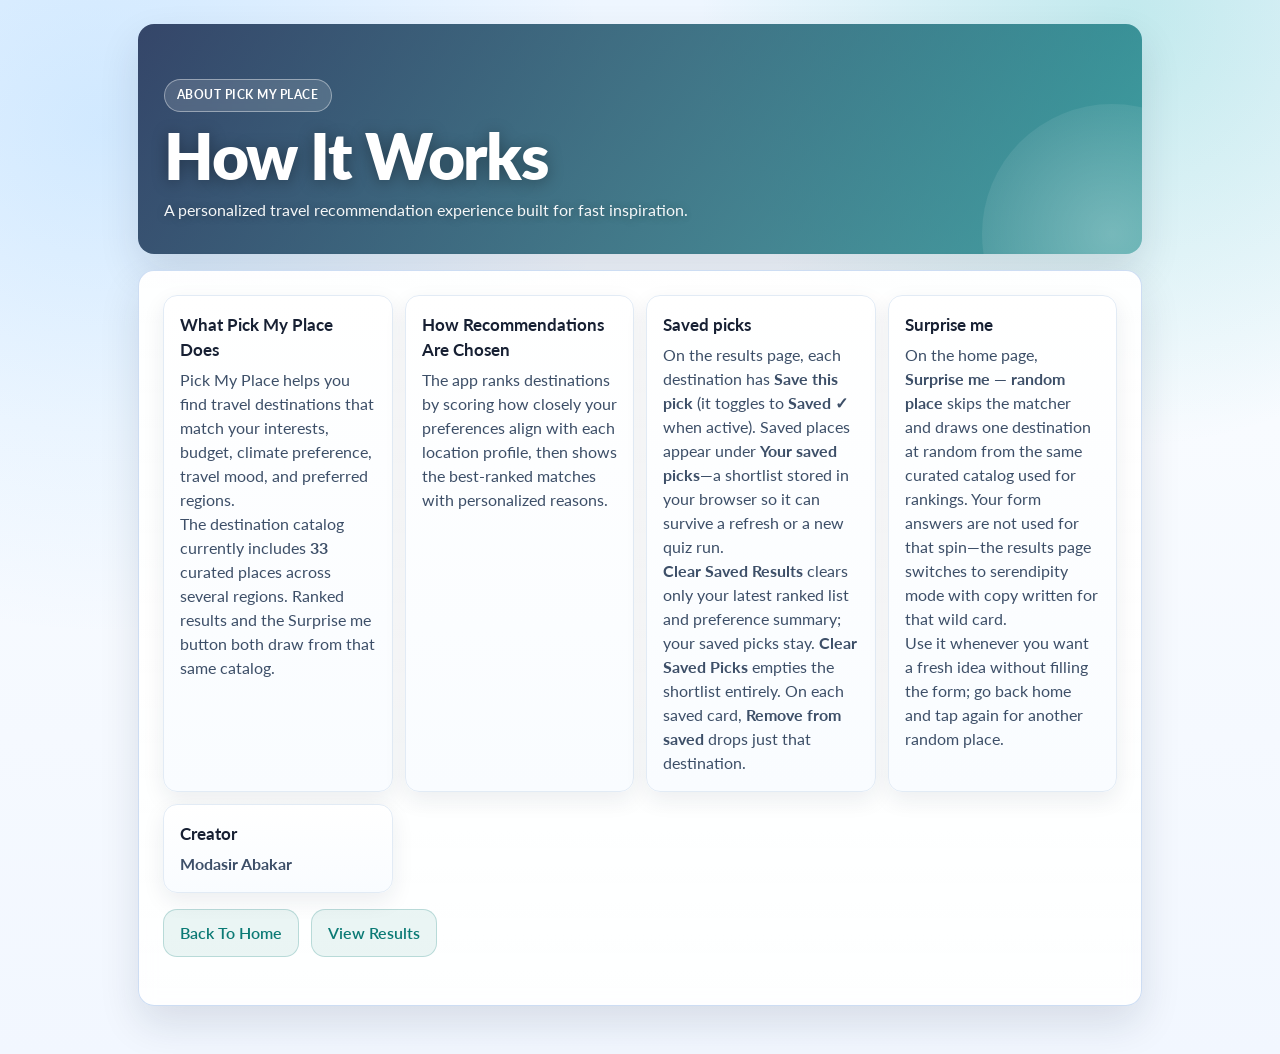
==== commit 74c8358d: "Use Picsum photos with local SVG fallback on result cards" ====
--- a/about.html
+++ b/about.html
@@ -111,117 +111,3 @@
     </main>
   </body>
 </html>
-=======
-<!doctype html>
-<html lang="en">
-  <head>
-    <meta charset="UTF-8" />
-    <meta name="viewport" content="width=device-width, initial-scale=1.0" />
-    <title>Pick My Place - About</title>
-    <meta
-      name="description"
-      content="How Pick My Place works: preference scoring, a curated destination catalog, saved picks, Surprise me random mode, and creator credit."
-    />
-    <link rel="icon" href="favicon.svg" type="image/svg+xml" />
-    <meta property="og:title" content="Pick My Place — About" />
-    <meta
-      property="og:description"
-      content="Learn how the travel matcher scores destinations, uses saved picks, and offers a random Surprise me draw."
-    />
-    <meta property="og:type" content="website" />
-    <!-- Deploy: replace __PICKMYPLACE_SITE__ with your public origin. No trailing slash. See DEPLOY.md -->
-    <link rel="canonical" href="__PICKMYPLACE_SITE__/about.html" />
-    <meta property="og:url" content="__PICKMYPLACE_SITE__/about.html" />
-    <meta property="og:image" content="__PICKMYPLACE_SITE__/favicon.svg" />
-    <meta property="og:image:alt" content="Pick My Place about" />
-    <meta name="twitter:card" content="summary" />
-    <meta name="twitter:image" content="__PICKMYPLACE_SITE__/favicon.svg" />
-    <meta name="twitter:title" content="Pick My Place — About" />
-    <meta
-      name="twitter:description"
-      content="Learn how the travel matcher scores destinations, saved picks, and Surprise me."
-    />
-    <meta name="theme-color" content="#0b7a75" />
-    <link rel="preconnect" href="https://fonts.googleapis.com" />
-    <link rel="preconnect" href="https://fonts.gstatic.com" crossorigin />
-    <link
-      href="https://fonts.googleapis.com/css2?family=Lato:wght@400;700&display=swap"
-      rel="stylesheet"
-    />
-    <link rel="stylesheet" href="styles.css" />
-  </head>
-  <body class="about-page">
-    <main class="app-shell">
-      <header class="app-header">
-        <span class="hero-chip">About Pick My Place</span>
-        <h1>How It Works</h1>
-        <p>A personalized travel recommendation experience built for fast inspiration.</p>
-      </header>
-
-      <section class="panel results-panel">
-        <div class="about-grid">
-          <article class="about-card">
-            <h2>What Pick My Place Does</h2>
-            <p>
-              Pick My Place helps you find travel destinations that match your interests, budget,
-              climate preference, travel mood, and preferred regions.
-            </p>
-            <p>
-              The destination catalog currently includes <strong>33</strong> curated places across
-              several regions. Ranked results and the Surprise me button both draw from that same
-              catalog.
-            </p>
-          </article>
-
-          <article class="about-card">
-            <h2>How Recommendations Are Chosen</h2>
-            <p>
-              The app ranks destinations by scoring how closely your preferences align with each
-              location profile, then shows the best-ranked matches with personalized reasons.
-            </p>
-          </article>
-
-          <article class="about-card">
-            <h2>Saved picks</h2>
-            <p>
-              On the results page, each destination has <strong>Save this pick</strong> (it toggles
-              to <strong>Saved ✓</strong> when active). Saved places appear under
-              <strong>Your saved picks</strong>—a shortlist stored in your browser so it can survive
-              a refresh or a new quiz run.
-            </p>
-            <p>
-              <strong>Clear Saved Results</strong> clears only your latest ranked list and
-              preference summary; your saved picks stay. <strong>Clear Saved Picks</strong> empties
-              the shortlist entirely. On each saved card, <strong>Remove from saved</strong> drops
-              just that destination.
-            </p>
-          </article>
-
-          <article class="about-card">
-            <h2>Surprise me</h2>
-            <p>
-              On the home page, <strong>Surprise me — random place</strong> skips the matcher and
-              draws one destination at random from the same curated catalog used for rankings. Your
-              form answers are not used for that spin—the results page switches to serendipity mode
-              with copy written for that wild card.
-            </p>
-            <p>
-              Use it whenever you want a fresh idea without filling the form; go back home and tap
-              again for another random place.
-            </p>
-          </article>
-
-          <article class="about-card">
-            <h2>Creator</h2>
-            <p><strong>Modasir Abakar</strong></p>
-          </article>
-        </div>
-
-        <div class="action-row">
-          <a class="action-link" href="index.html">Back To Home</a>
-          <a class="action-link" href="results.html">View Results</a>
-        </div>
-      </section>
-    </main>
-  </body>
-</html>
--- a/styles.css
+++ b/styles.css
@@ -819,825 +819,3 @@
     transform: none;
   }
 }
-=======
-:root {
-  color-scheme: light;
-  --bg: #f3f8ff;
-  --panel: rgba(255, 255, 255, 0.92);
-  --text: #172033;
-  --muted: #5f6d84;
-  --border: rgba(255, 255, 255, 0.5);
-  --accent: #0b7a75;
-  --accent-strong: #095f5a;
-  --shadow: 0 18px 40px rgba(16, 31, 61, 0.12);
-  --shadow-soft: 0 8px 22px rgba(20, 38, 70, 0.08);
-  --radius-sm: 10px;
-  --radius-md: 14px;
-  --radius-lg: 16px;
-  --space-1: 8px;
-  --space-2: 12px;
-  --space-3: 16px;
-  --space-4: 24px;
-  --measure: min(62ch, 100%);
-}
-
-* {
-  box-sizing: border-box;
-}
-
-body {
-  margin: 0;
-  font-family: Lato, "Segoe UI", Roboto, Arial, sans-serif;
-  color: var(--text);
-  background:
-    radial-gradient(circle at 8% 12%, rgba(26, 149, 255, 0.15) 0, transparent 34%),
-    radial-gradient(circle at 88% 2%, rgba(14, 182, 165, 0.2) 0, transparent 28%),
-    linear-gradient(180deg, #eef6ff 0%, #f8fbff 40%, #f2f7ff 100%);
-  line-height: 1.5;
-  min-height: 100vh;
-  -webkit-font-smoothing: antialiased;
-}
-
-.app-shell {
-  max-width: 1040px;
-  margin: 0 auto;
-  padding: var(--space-4) 18px 48px;
-  display: grid;
-  gap: var(--space-3);
-}
-
-.app-header {
-  position: relative;
-  border-radius: var(--radius-lg);
-  overflow: hidden;
-  padding: 32px 26px;
-  min-height: 210px;
-  display: flex;
-  flex-direction: column;
-  justify-content: flex-end;
-  background:
-    linear-gradient(130deg, rgba(8, 35, 75, 0.8), rgba(13, 109, 129, 0.72)),
-    url("https://images.unsplash.com/photo-1476514525535-07fb3b4ae5f1?auto=format&fit=crop&w=1600&q=80")
-      center / cover no-repeat;
-  box-shadow: var(--shadow);
-  animation: heroGlow 7s ease-in-out infinite alternate;
-}
-
-.app-header::before {
-  content: "";
-  position: absolute;
-  inset: auto -100px -110px auto;
-  width: 260px;
-  height: 260px;
-  border-radius: 50%;
-  background: radial-gradient(circle, rgba(255, 255, 255, 0.28), rgba(255, 255, 255, 0));
-  pointer-events: none;
-}
-
-.hero-chip {
-  align-self: flex-start;
-  margin-bottom: 10px;
-  padding: 6px 12px;
-  border-radius: 999px;
-  border: 1px solid rgba(255, 255, 255, 0.4);
-  background: rgba(255, 255, 255, 0.14);
-  color: #fff;
-  font-size: 0.78rem;
-  letter-spacing: 0.04em;
-  text-transform: uppercase;
-  font-weight: 700;
-  backdrop-filter: blur(4px);
-  animation: chipFloat 4s ease-in-out infinite;
-}
-
-.app-header h1 {
-  margin: 0 0 var(--space-1);
-  color: #fff;
-  font-size: clamp(2.5rem, 6vw, 4rem);
-  font-weight: 800;
-  letter-spacing: -0.02em;
-  line-height: 1.08;
-  text-shadow: 0 2px 16px rgba(0, 0, 0, 0.35);
-}
-
-.app-header p {
-  margin: 0;
-  color: rgba(255, 255, 255, 0.95);
-  max-width: var(--measure);
-  font-size: 1.02rem;
-  line-height: 1.45;
-  text-shadow: 0 1px 10px rgba(0, 0, 0, 0.28);
-}
-
-.results-page .app-header {
-  min-height: 240px;
-  background:
-    linear-gradient(125deg, rgba(19, 33, 68, 0.84), rgba(25, 120, 143, 0.74)),
-    url("https://images.unsplash.com/photo-1469854523086-cc02fe5d8800?auto=format&fit=crop&w=1600&q=80")
-      center 45% / cover no-repeat;
-}
-
-.results-page .app-header p {
-  color: rgba(255, 255, 255, 0.96);
-}
-
-.about-page .app-header {
-  min-height: 230px;
-  background:
-    linear-gradient(125deg, rgba(22, 38, 76, 0.84), rgba(7, 129, 130, 0.72)),
-    url("https://images.unsplash.com/photo-1488646953014-85cb44e25828?auto=format&fit=crop&w=1600&q=80")
-      center / cover no-repeat;
-}
-
-.panel {
-  background: var(--panel);
-  border: 1px solid var(--border);
-  border-radius: var(--radius-lg);
-  backdrop-filter: blur(8px);
-  box-shadow: var(--shadow);
-  padding: 20px;
-}
-
-.results-panel {
-  background: linear-gradient(180deg, rgba(255, 255, 255, 0.96), rgba(255, 255, 255, 0.88));
-  border: 1px solid rgba(197, 216, 241, 0.85);
-  padding: var(--space-4);
-  border-radius: var(--radius-lg);
-}
-
-.vacay-form {
-  display: grid;
-  gap: var(--space-3);
-}
-
-.form-actions {
-  display: flex;
-  flex-wrap: wrap;
-  gap: 12px;
-  align-items: stretch;
-  margin-top: 4px;
-}
-
-.form-actions button[type="submit"] {
-  flex: 1 1 220px;
-}
-
-.form-actions .btn-secondary {
-  flex: 1 1 200px;
-}
-
-.form-actions button {
-  margin-top: 0;
-}
-
-.form-grid {
-  display: grid;
-  grid-template-columns: repeat(auto-fit, minmax(290px, 1fr));
-  gap: var(--space-2);
-}
-
-.form-card {
-  background: linear-gradient(180deg, rgba(255, 255, 255, 0.95), rgba(245, 250, 255, 0.95));
-  border: 1px solid #dce7f7;
-  border-radius: var(--radius-md);
-  padding: var(--space-3);
-  box-shadow: var(--shadow-soft);
-  transition: transform 0.18s ease, box-shadow 0.18s ease, border-color 0.18s ease;
-}
-
-.form-card:hover {
-  transform: translateY(-2px);
-  border-color: #c7daf3;
-  box-shadow: 0 12px 24px rgba(20, 38, 70, 0.1);
-}
-
-.form-card:focus-within {
-  border-color: #5b9dff;
-  box-shadow: 0 0 0 4px rgba(91, 157, 255, 0.15), 0 14px 26px rgba(20, 38, 70, 0.12);
-}
-
-.form-card-wide {
-  grid-column: 1 / -1;
-}
-
-.form-card label {
-  display: block;
-  margin-bottom: 7px;
-}
-
-.field-hint {
-  margin: 0 0 var(--space-1);
-  color: #6a7a94;
-  font-size: 0.8125rem;
-  line-height: 1.45;
-  max-width: var(--measure);
-}
-
-.vibe-preview {
-  position: relative;
-  overflow: hidden;
-  border-radius: var(--radius-md);
-  border: 1px solid #d5e5ff;
-  padding: var(--space-3) var(--space-3) 14px;
-  background: linear-gradient(135deg, rgba(238, 247, 255, 0.95), rgba(229, 242, 255, 0.95));
-  box-shadow: var(--shadow-soft);
-}
-
-.vibe-preview::after {
-  content: "";
-  position: absolute;
-  inset: auto -18% -35% auto;
-  width: 170px;
-  height: 170px;
-  border-radius: 50%;
-  background: radial-gradient(circle, rgba(77, 149, 255, 0.25), rgba(77, 149, 255, 0));
-  pointer-events: none;
-}
-
-.vibe-preview.is-pulse {
-  animation: previewPulse 0.55s ease-out;
-}
-
-.vibe-kicker {
-  margin: 0 0 4px;
-  text-transform: uppercase;
-  letter-spacing: 0.05em;
-  font-size: 0.72rem;
-  font-weight: 700;
-  color: #2b6bc7;
-}
-
-.vibe-preview h3 {
-  margin: 0 0 6px;
-  font-size: 1.08rem;
-  font-weight: 700;
-  letter-spacing: -0.01em;
-  color: #1a3050;
-}
-
-.vibe-preview p {
-  margin: 0;
-  color: #466085;
-  line-height: 1.5;
-  max-width: var(--measure);
-}
-
-label {
-  font-size: 0.92rem;
-  font-weight: 600;
-}
-
-input,
-textarea,
-select,
-button {
-  font: inherit;
-}
-
-input,
-textarea,
-select {
-  width: 100%;
-  border: 1px solid #cedcef;
-  border-radius: var(--radius-sm);
-  padding: 12px 16px;
-  color: var(--text);
-  background: linear-gradient(180deg, #ffffff, #f8fbff);
-  box-shadow: inset 0 1px 2px rgba(16, 31, 61, 0.04);
-  transition:
-    transform 0.16s ease,
-    border-color 0.2s ease,
-    box-shadow 0.2s ease,
-    background-color 0.2s ease;
-}
-
-textarea {
-  resize: vertical;
-  min-height: 94px;
-}
-
-::placeholder {
-  color: #7d8ea8;
-}
-
-select {
-  appearance: none;
-  background-image:
-    linear-gradient(180deg, #ffffff, #f8fbff),
-    url("data:image/svg+xml,%3Csvg xmlns='http://www.w3.org/2000/svg' width='16' height='16' fill='none'%3E%3Cpath d='m4 6 4 4 4-4' stroke='%235f6d84' stroke-width='1.7' stroke-linecap='round' stroke-linejoin='round'/%3E%3C/svg%3E");
-  background-repeat: no-repeat, no-repeat;
-  background-position: 0 0, right 14px center;
-  padding-right: 42px;
-}
-
-input:focus,
-textarea:focus,
-select:focus {
-  outline: none;
-  transform: translateY(-1px);
-  border-color: #4d95ff;
-  box-shadow: 0 0 0 4px rgba(77, 149, 255, 0.18), 0 10px 18px rgba(49, 99, 170, 0.14);
-  background: #ffffff;
-}
-
-input:focus-visible,
-textarea:focus-visible,
-select:focus-visible {
-  outline: 2px solid #2b6bc7;
-  outline-offset: 2px;
-}
-
-button {
-  margin-top: 6px;
-  border: none;
-  border-radius: var(--radius-md);
-  background: linear-gradient(135deg, #0a8f89, #0c7aef);
-  color: #fff;
-  padding: 13px 18px;
-  cursor: pointer;
-  font-weight: 800;
-  letter-spacing: 0.01em;
-  box-shadow: 0 12px 24px rgba(12, 122, 239, 0.26);
-  transition:
-    transform 0.18s ease,
-    box-shadow 0.18s ease,
-    filter 0.18s ease;
-  position: relative;
-  overflow: hidden;
-}
-
-button::after {
-  content: "";
-  position: absolute;
-  inset: 0;
-  background: linear-gradient(120deg, transparent 15%, rgba(255, 255, 255, 0.26), transparent 55%);
-  transform: translateX(-130%);
-  transition: transform 0.45s ease;
-}
-
-button:hover {
-  transform: translateY(-2px) scale(1.01);
-  box-shadow: 0 16px 30px rgba(12, 122, 239, 0.3);
-  filter: brightness(1.06);
-}
-
-button:hover::after {
-  transform: translateX(130%);
-}
-
-button:disabled {
-  opacity: 0.75;
-  cursor: not-allowed;
-  transform: none;
-}
-
-button:focus-visible,
-.btn-secondary:focus-visible,
-.action-link:focus-visible {
-  outline: 2px solid #2b6bc7;
-  outline-offset: 3px;
-}
-
-button:focus-visible:not(:disabled) {
-  outline-color: #fff;
-  outline-offset: 2px;
-  box-shadow:
-    0 0 0 3px rgba(11, 122, 117, 0.55),
-    0 12px 24px rgba(12, 122, 239, 0.26);
-}
-
-.btn-secondary:focus-visible {
-  outline-color: var(--accent);
-  background: rgba(11, 122, 117, 0.08);
-}
-
-.results-header {
-  margin-bottom: var(--space-2);
-}
-
-.results-header h2 {
-  margin: 0 0 6px;
-  font-size: 1.42rem;
-  font-weight: 800;
-  letter-spacing: -0.02em;
-  color: #141d2e;
-}
-
-.pref-summary {
-  margin: 0 0 var(--space-2);
-  color: #466085;
-  font-size: 0.9rem;
-  line-height: 1.5;
-  max-width: var(--measure);
-}
-
-.gentle-notes {
-  margin: 0 0 var(--space-2);
-  padding: var(--space-2) var(--space-3);
-  border-radius: var(--radius-md);
-  border: 1px solid #c9dcf5;
-  background: linear-gradient(180deg, rgba(248, 251, 255, 0.98), rgba(236, 244, 255, 0.92));
-  max-width: var(--measure);
-}
-
-.gentle-notes-list {
-  margin: 0;
-  padding-left: 1.15rem;
-  color: #3d4f68;
-  font-size: 0.88rem;
-  line-height: 1.5;
-}
-
-.gentle-notes-list li {
-  margin-bottom: 6px;
-}
-
-.gentle-notes-list li:last-child {
-  margin-bottom: 0;
-}
-
-.match-tier {
-  margin: 0 0 8px;
-  font-size: 0.75rem;
-  font-weight: 800;
-  letter-spacing: 0.06em;
-  text-transform: uppercase;
-  color: #067a73;
-}
-
-.highlight-list {
-  margin: 10px 0 0;
-  padding-left: 1.1rem;
-  color: #3d4f68;
-  font-size: 0.88rem;
-  line-height: 1.45;
-}
-
-.highlight-list li {
-  margin-bottom: 4px;
-}
-
-#statusText {
-  margin: var(--space-2) 0 0;
-  color: var(--muted);
-  font-size: 0.9rem;
-  min-height: 1.35rem;
-  line-height: 1.45;
-}
-
-.action-row {
-  display: flex;
-  flex-wrap: wrap;
-  gap: var(--space-2);
-  margin-bottom: var(--space-4);
-  align-items: center;
-}
-
-.btn-secondary {
-  margin-top: 0;
-  border-radius: var(--radius-md);
-  padding: 11px 16px;
-  font-weight: 600;
-  background: rgba(23, 32, 51, 0.06);
-  color: #172033;
-  border: 1px solid #ccd9ed;
-  box-shadow: none;
-  transition: background-color 0.18s ease, border-color 0.18s ease, transform 0.18s ease;
-}
-
-.btn-secondary:hover {
-  filter: none;
-  background: rgba(23, 32, 51, 0.1);
-  border-color: #b8c9e8;
-  transform: translateY(-1px);
-}
-
-.btn-secondary::after {
-  display: none;
-}
-
-.saved-picks-panel {
-  margin-bottom: var(--space-4);
-  padding: var(--space-3);
-  border-radius: var(--radius-md);
-  border: 1px solid rgba(213, 229, 255, 0.95);
-  background: linear-gradient(180deg, rgba(244, 249, 255, 0.98), rgba(255, 255, 255, 0.92));
-  box-shadow: var(--shadow-soft);
-}
-
-.saved-picks-panel h3 {
-  margin: 0 0 var(--space-1);
-  font-size: 1.1rem;
-  font-weight: 800;
-  letter-spacing: -0.01em;
-  color: #141d2e;
-}
-
-.saved-picks-hint {
-  margin: 0 0 var(--space-2);
-  color: #5f6d84;
-  font-size: 0.875rem;
-  line-height: 1.5;
-  max-width: var(--measure);
-}
-
-.saved-picks-grid {
-  display: grid;
-  gap: 12px;
-  grid-template-columns: repeat(auto-fill, minmax(240px, 1fr));
-}
-
-.saved-picks-grid .card {
-  margin: 0;
-}
-
-.saved-picks-empty-state {
-  grid-column: 1 / -1;
-  display: flex;
-  flex-direction: column;
-  align-items: center;
-  text-align: center;
-  padding: var(--space-4) var(--space-3);
-  border-radius: var(--radius-md);
-  border: 1px dashed rgba(11, 122, 117, 0.32);
-  background:
-    radial-gradient(ellipse 85% 70% at 50% -10%, rgba(11, 122, 117, 0.09), transparent 52%),
-    linear-gradient(180deg, rgba(255, 255, 255, 0.98), rgba(241, 248, 255, 0.88));
-}
-
-.saved-picks-empty-visual {
-  margin-bottom: var(--space-2);
-  color: var(--accent);
-  filter: drop-shadow(0 4px 12px rgba(11, 122, 117, 0.2));
-}
-
-.saved-picks-empty-title {
-  margin: 0 0 var(--space-1);
-  font-size: 1.08rem;
-  font-weight: 800;
-  letter-spacing: -0.02em;
-  color: #141d2e;
-}
-
-.saved-picks-empty-text {
-  margin: 0 0 var(--space-3);
-  font-size: 0.92rem;
-  line-height: 1.55;
-  color: #5f6d84;
-  max-width: 28rem;
-}
-
-.saved-picks-empty-text strong {
-  color: #2a3d5c;
-  font-weight: 700;
-}
-
-.saved-picks-empty-cta {
-  margin-top: 2px;
-}
-
-.results-subheading {
-  margin: var(--space-4) 0 var(--space-2);
-  padding-top: var(--space-4);
-  border-top: 1px solid rgba(197, 216, 241, 0.85);
-  font-size: 1.08rem;
-  font-weight: 800;
-  letter-spacing: -0.01em;
-  color: #141d2e;
-}
-
-.card-actions {
-  margin-top: 12px;
-  display: flex;
-  flex-wrap: wrap;
-  gap: 8px;
-  align-items: center;
-}
-
-.save-pick-btn {
-  margin-top: 0;
-  padding: 8px 14px;
-  font-size: 0.88rem;
-  font-weight: 700;
-  border-radius: 10px;
-  box-shadow: 0 6px 14px rgba(12, 122, 239, 0.18);
-}
-
-.save-pick-btn.is-saved {
-  background: linear-gradient(135deg, #0d6b66, #0a9f97);
-}
-
-.save-pick-btn::after {
-  display: none;
-}
-
-.card-actions .btn-secondary {
-  margin-top: 0;
-  font-size: 0.86rem;
-}
-
-.action-link {
-  display: inline-flex;
-  align-items: center;
-  justify-content: center;
-  border-radius: var(--radius-md);
-  text-decoration: none;
-  padding: 11px 16px;
-  color: #0b7a75;
-  background: rgba(11, 122, 117, 0.08);
-  border: 1px solid rgba(11, 122, 117, 0.22);
-  font-weight: 600;
-  transition: transform 0.18s ease, background-color 0.18s ease, border-color 0.18s ease;
-}
-
-.action-link:hover {
-  background: rgba(11, 122, 117, 0.14);
-  transform: translateY(-1px);
-}
-
-.about-grid {
-  display: grid;
-  gap: 12px;
-  margin-bottom: 16px;
-  grid-template-columns: repeat(auto-fit, minmax(220px, 1fr));
-}
-
-.about-card {
-  border: 1px solid #e2ebf5;
-  border-radius: var(--radius-md);
-  background: linear-gradient(180deg, #ffffff, #f9fcff);
-  padding: var(--space-3);
-  box-shadow: var(--shadow-soft);
-  transition: border-color 0.18s ease, box-shadow 0.18s ease;
-}
-
-.about-card:hover {
-  border-color: #cddcf0;
-  box-shadow: 0 10px 26px rgba(20, 38, 70, 0.09);
-}
-
-.about-card h2 {
-  margin: 0 0 6px;
-  font-size: 1.05rem;
-}
-
-.about-card p {
-  margin: 0;
-  color: #3d4f68;
-}
-
-.results-grid {
-  display: grid;
-  gap: var(--space-3);
-  grid-template-columns: repeat(auto-fit, minmax(260px, 1fr));
-}
-
-.card {
-  border: 1px solid #e2ebf5;
-  border-radius: var(--radius-lg);
-  padding: var(--space-3);
-  background: linear-gradient(180deg, #ffffff, #fafcff);
-  box-shadow: var(--shadow-soft);
-  transition: transform 0.2s ease, box-shadow 0.2s ease, border-color 0.2s ease;
-}
-
-.card:hover {
-  transform: translateY(-3px);
-  border-color: #cddcf0;
-  box-shadow: 0 14px 32px rgba(20, 38, 70, 0.11);
-}
-
-.card-image {
-  width: 100%;
-  height: 188px;
-  object-fit: cover;
-  display: block;
-  border-radius: var(--radius-md);
-  margin-bottom: var(--space-2);
-  background: #eef2f7;
-}
-
-.card-top {
-  display: flex;
-  align-items: flex-start;
-  justify-content: space-between;
-  gap: var(--space-2);
-}
-
-.card h3 {
-  margin: 0 0 6px;
-  font-size: 1.08rem;
-  font-weight: 700;
-  letter-spacing: -0.015em;
-  line-height: 1.25;
-  color: #141d2e;
-}
-
-.rank {
-  flex-shrink: 0;
-  color: #067a73;
-  font-size: 0.78rem;
-  font-weight: 800;
-  letter-spacing: 0.04em;
-  text-transform: uppercase;
-  background: linear-gradient(180deg, rgba(10, 139, 132, 0.14), rgba(10, 139, 132, 0.08));
-  border: 1px solid rgba(10, 139, 132, 0.28);
-  border-radius: 999px;
-  padding: 5px 10px;
-}
-
-.reason {
-  margin: 0;
-  color: #3d4f68;
-  line-height: 1.55;
-  font-size: 0.94rem;
-}
-
-.empty-state {
-  border: 1px dashed #ccd9ed;
-  border-radius: var(--radius-md);
-  padding: var(--space-4);
-  color: var(--muted);
-  text-align: center;
-  line-height: 1.55;
-  background: rgba(255, 255, 255, 0.78);
-  max-width: var(--measure);
-  margin-inline: auto;
-}
-
-@media (max-width: 700px) {
-  .app-header {
-    min-height: 180px;
-    padding: 22px 18px;
-  }
-
-  .results-page .app-header {
-    min-height: 190px;
-  }
-
-  .results-grid {
-    grid-template-columns: 1fr;
-  }
-
-  .form-grid {
-    grid-template-columns: 1fr;
-  }
-}
-
-@keyframes previewPulse {
-  0% {
-    transform: scale(1);
-  }
-  50% {
-    transform: scale(1.01);
-  }
-  100% {
-    transform: scale(1);
-  }
-}
-
-@keyframes chipFloat {
-  0%,
-  100% {
-    transform: translateY(0);
-  }
-  50% {
-    transform: translateY(-2px);
-  }
-}
-
-@keyframes heroGlow {
-  0% {
-    box-shadow: 0 20px 42px rgba(16, 31, 61, 0.14);
-  }
-  100% {
-    box-shadow: 0 24px 50px rgba(16, 31, 61, 0.2);
-  }
-}
-
-@media (prefers-reduced-motion: reduce) {
-  .app-header,
-  .hero-chip {
-    animation: none;
-  }
-
-  .vibe-preview.is-pulse {
-    animation: none;
-  }
-
-  .card,
-  .form-card,
-  .action-link,
-  button,
-  .btn-secondary {
-    transition-duration: 0.01ms;
-  }
-
-  .card:hover,
-  .form-card:hover,
-  button:hover,
-  .btn-secondary:hover,
-  .action-link:hover {
-    transform: none;
-  }
-}
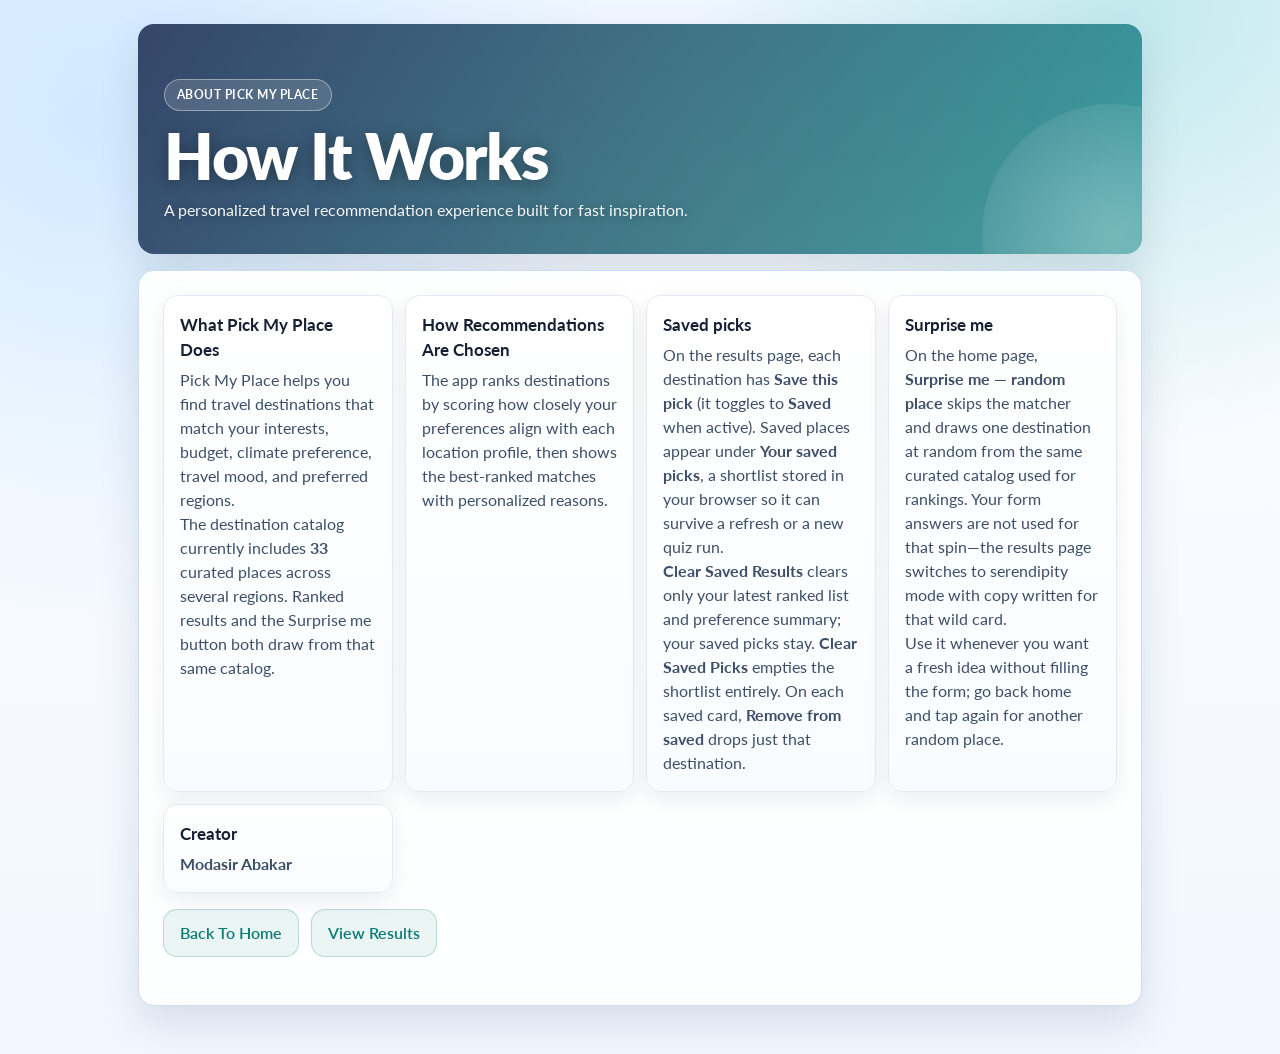
==== commit 3714435c: "Fix duplicate meta tags, DEPLOY doc, and README preview images" ====
--- a/about.html
+++ b/about.html
@@ -71,8 +71,8 @@
             <h2>Saved picks</h2>
             <p>
               On the results page, each destination has <strong>Save this pick</strong> (it toggles
-              to <strong>Saved ✓</strong> when active). Saved places appear under
-              <strong>Your saved picks</strong>—a shortlist stored in your browser so it can survive
+              to <strong>Saved</strong> when active). Saved places appear under
+              <strong>Your saved picks</strong>, a shortlist stored in your browser so it can survive
               a refresh or a new quiz run.
             </p>
             <p>
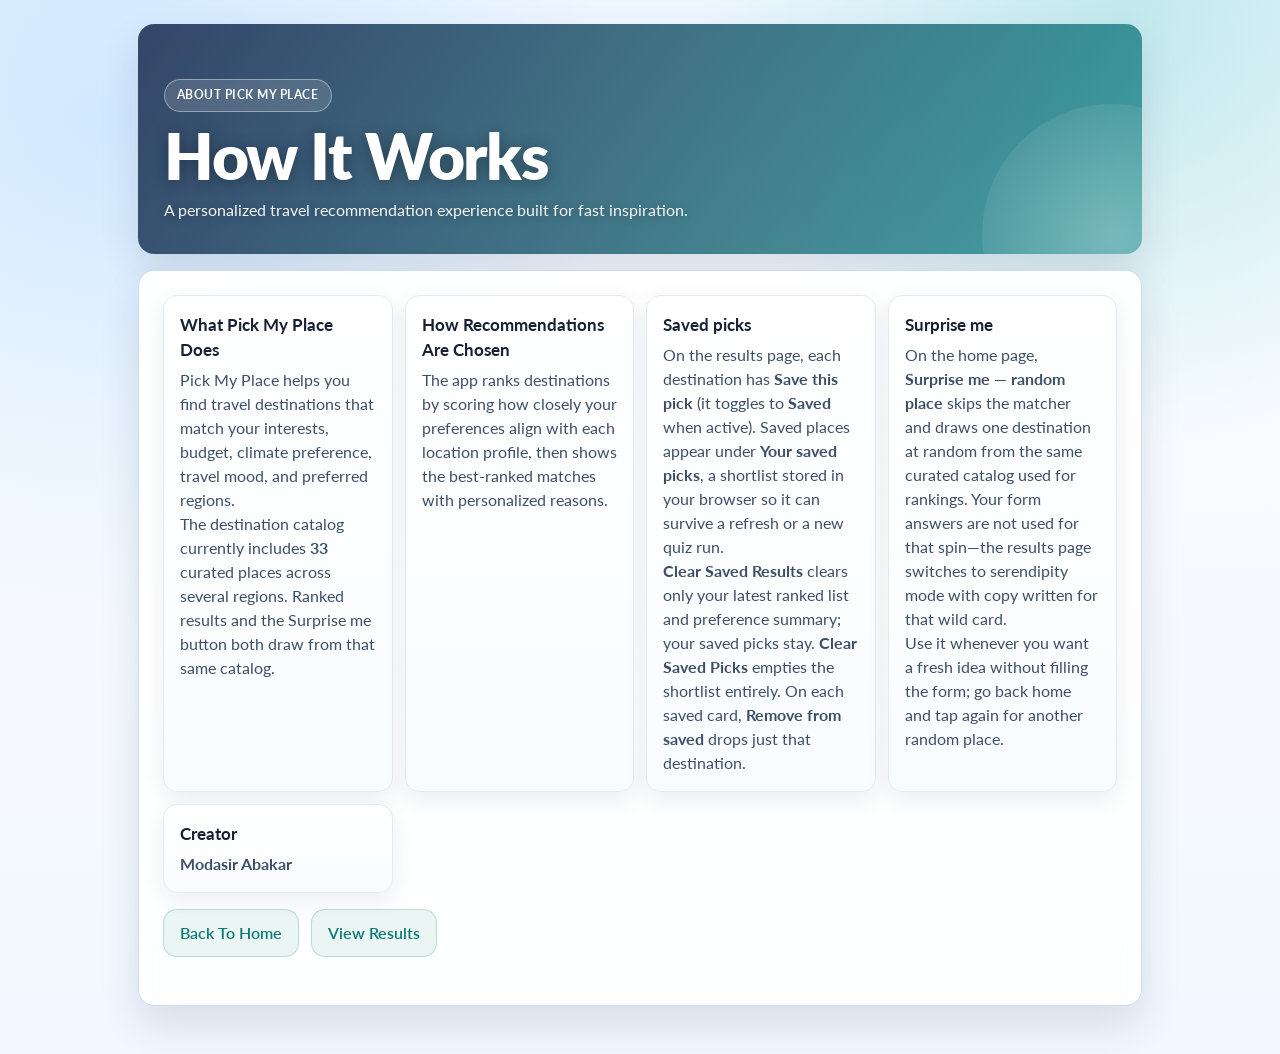
==== commit 6e80c504: "Add social preview image for link sharing. Wire og:image and twitter:image to social.png on all page" ====
--- a/about.html
+++ b/about.html
@@ -18,10 +18,10 @@
     <!-- Deploy: replace https://modasirabakar.github.io/Pick-My-Place with your public origin. No trailing slash. See DEPLOY.md -->
     <link rel="canonical" href="https://modasirabakar.github.io/Pick-My-Place/about.html" />
     <meta property="og:url" content="https://modasirabakar.github.io/Pick-My-Place/about.html" />
-    <meta property="og:image" content="https://modasirabakar.github.io/Pick-My-Place/favicon.svg" />
+    <meta property="og:image" content="https://modasirabakar.github.io/Pick-My-Place/social.png" />
     <meta property="og:image:alt" content="Pick My Place about" />
-    <meta name="twitter:card" content="summary" />
-    <meta name="twitter:image" content="https://modasirabakar.github.io/Pick-My-Place/favicon.svg" />
+    <meta name="twitter:card" content="summary_large_image" />
+    <meta name="twitter:image" content="https://modasirabakar.github.io/Pick-My-Place/social.png" />
     <meta name="twitter:title" content="Pick My Place — About" />
     <meta
       name="twitter:description"
